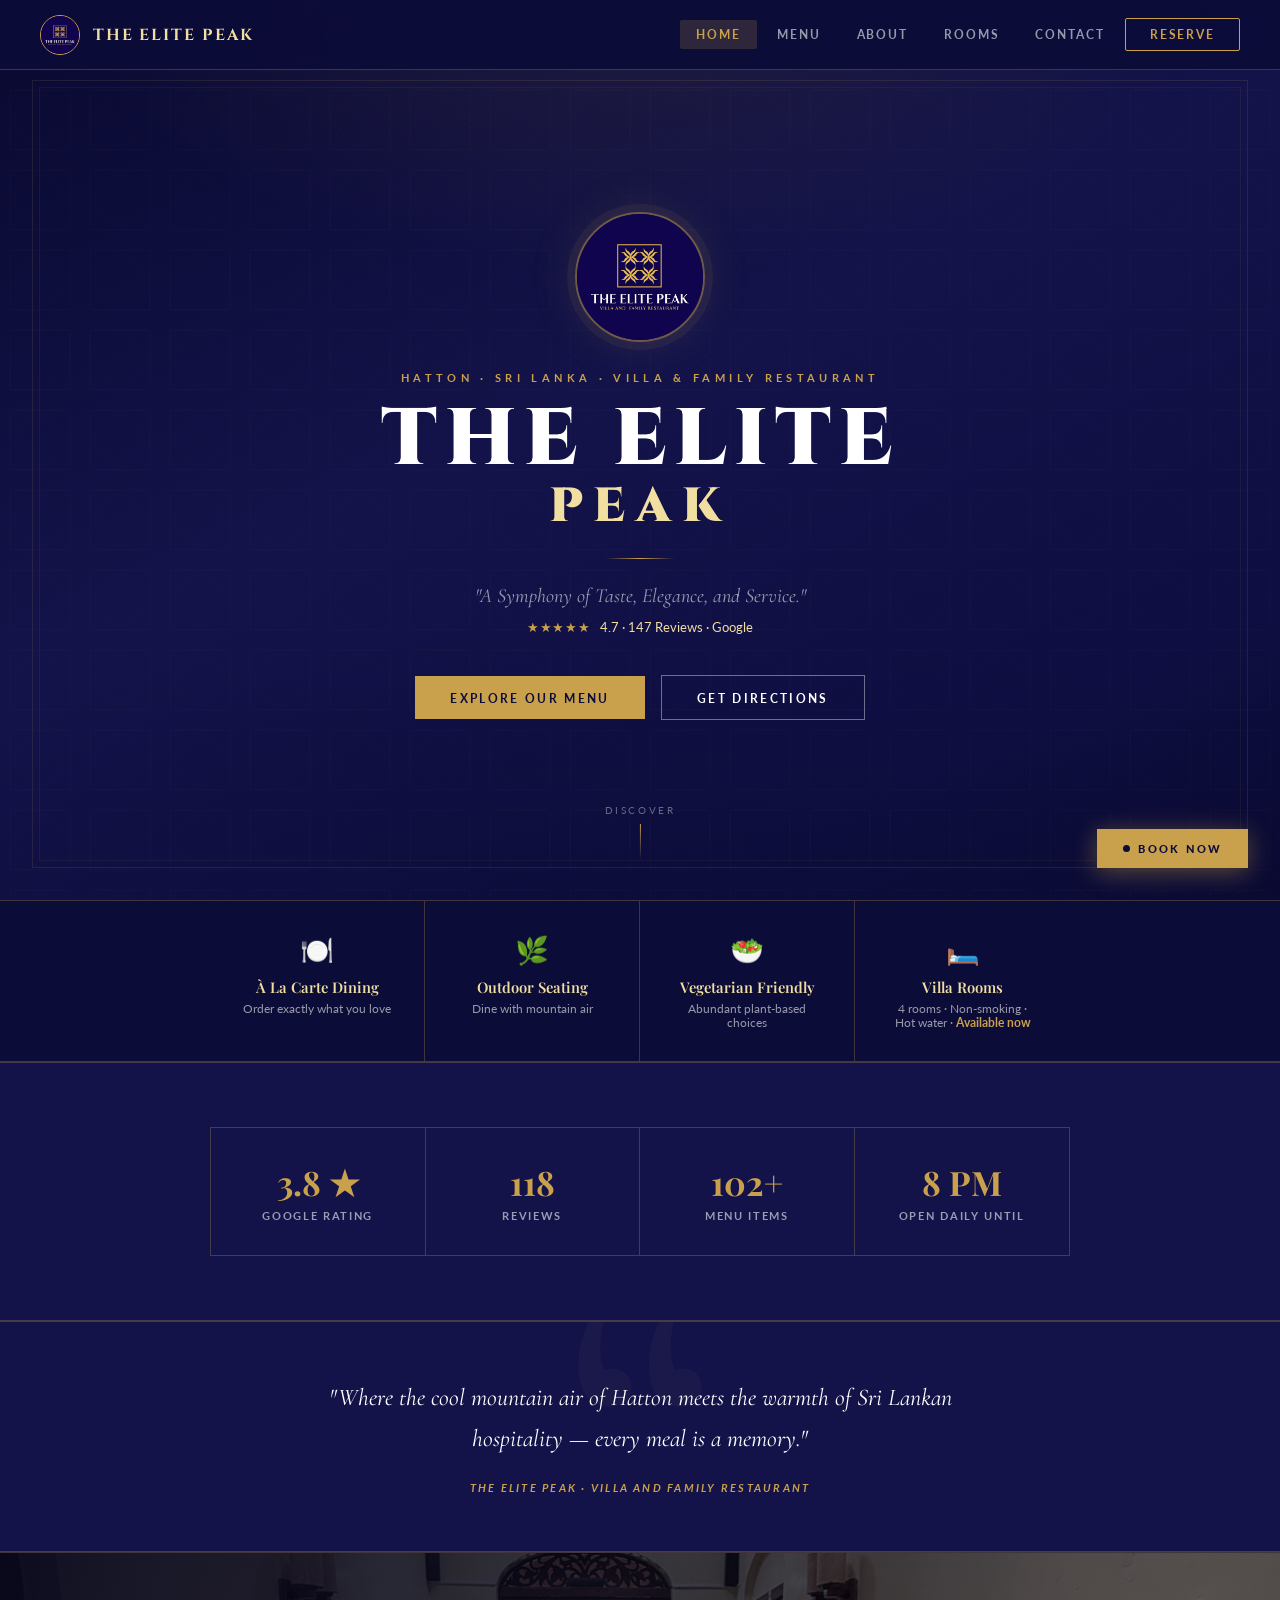
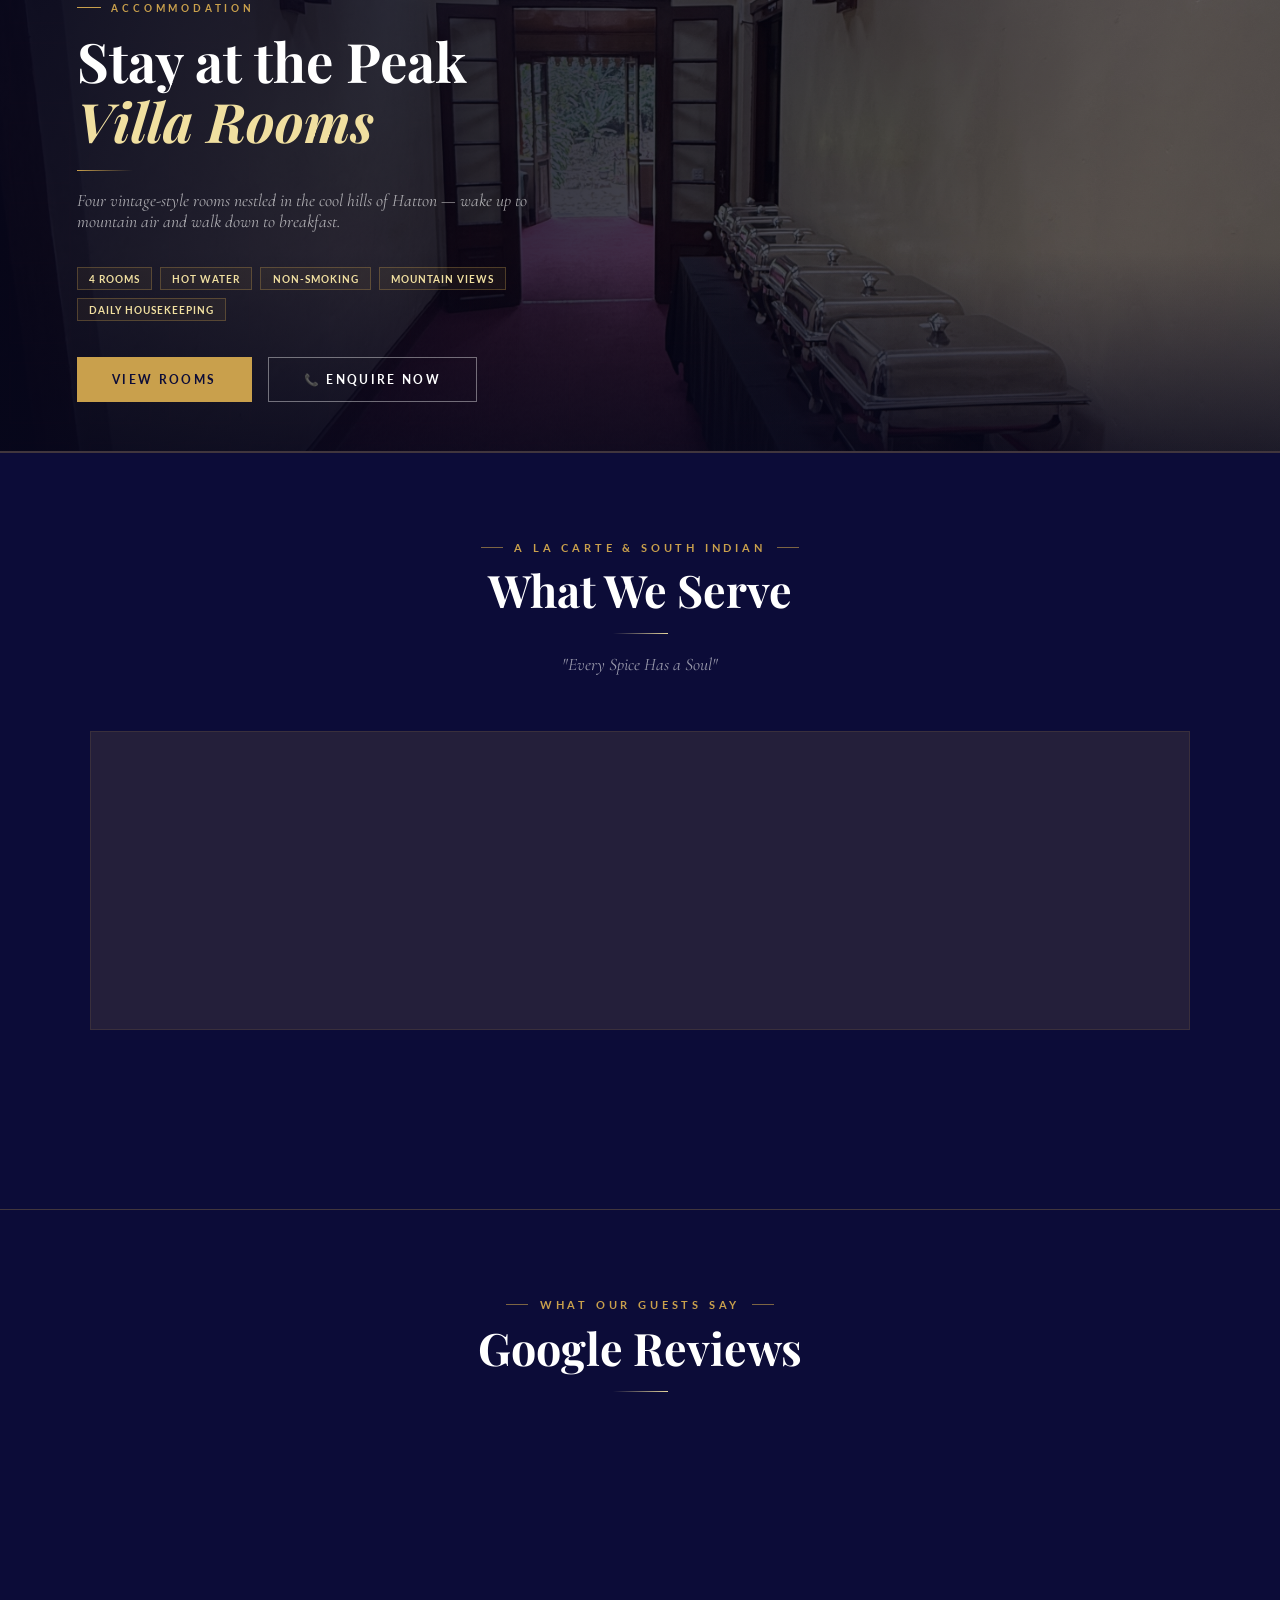
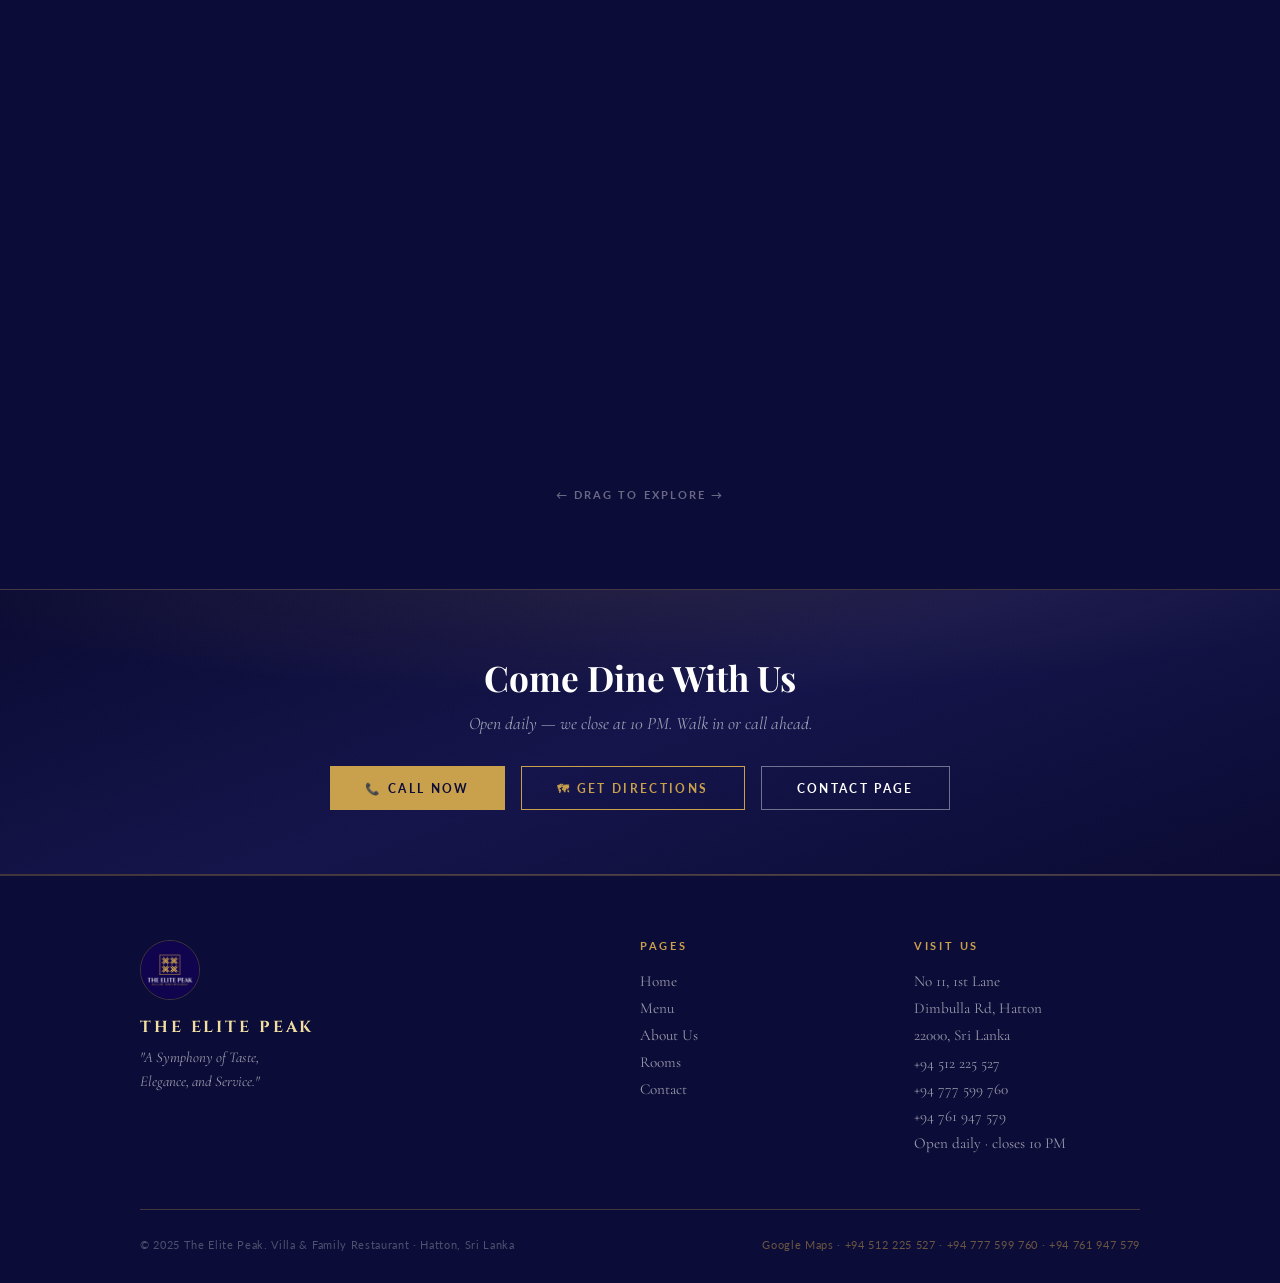
==== index.html @ 895c022d "initial commit" ====
<!DOCTYPE html>
<html lang="en">
<head>
  <meta charset="UTF-8" />
  <meta name="viewport" content="width=device-width, initial-scale=1.0" />
  <title>The Elite Peak — Villa & Family Restaurant | Hatton, Sri Lanka</title>
  <meta name="description" content="The Elite Peak Villa and Family Restaurant — Hatton, Sri Lanka. Exquisite A la Carte dining and South Indian cuisine. Rated 4.7 ★ on Google." />
  <link rel="stylesheet" href="style.css" />
  <style>
    body { background: var(--navy-deep); }
    /* ---- HOME-SPECIFIC: Hero ---- */
    .hero {
      min-height: 100vh;
      display: flex; flex-direction: column;
      align-items: center; justify-content: center;
      text-align: center;
      padding: 6rem 2rem 4rem;
      position: relative; overflow: hidden;
    }
    .hero-bg {
      position: absolute; inset: 0;
      background:
        radial-gradient(ellipse 80% 55% at 50% 0%,  rgba(201,160,76,0.09) 0%, transparent 55%),
        radial-gradient(ellipse 100% 45% at 50% 100%, rgba(12,12,56,0.7) 0%, transparent 65%),
        linear-gradient(155deg, #090930 0%, #13134a 45%, #0e0e42 80%, #090930 100%);
    }
    /* Subtle repeating geometric from logo inspiration */
    .hero-bg::after {
      content: '';
      position: absolute; inset: 0;
      opacity: 0.055;
      background-image: url("data:image/svg+xml,%3Csvg xmlns='http://www.w3.org/2000/svg' width='80' height='80'%3E%3Crect x='10' y='10' width='60' height='60' fill='none' stroke='%23c9a04c' stroke-width='0.6'/%3E%3Cpath d='M40 10 L70 40 L40 70 L10 40 Z' fill='none' stroke='%23c9a04c' stroke-width='0.5'/%3E%3C/svg%3E");
      background-size: 80px 80px;
    }
    /* Decorative border frame */
    .hero-frame {
      position: absolute;
      top: 80px; left: 2rem; right: 2rem; bottom: 2rem;
      border: 1px solid rgba(201,160,76,0.12);
      pointer-events: none;
    }
    .hero-frame::before {
      content: '';
      position: absolute;
      top: 6px; left: 6px; right: 6px; bottom: 6px;
      border: 1px solid rgba(201,160,76,0.07);
    }
    .hero-content { position: relative; z-index: 2; max-width: 760px; }

    .hero-logo {
      width: 130px; height: 130px; border-radius: 50%;
      border: 2px solid rgba(201,160,76,0.5);
      box-shadow: 0 0 0 8px rgba(201,160,76,0.07), 0 0 50px rgba(201,160,76,0.14);
      overflow: hidden; margin: 0 auto 1.8rem;
      opacity: 0; animation: fadeUp 0.9s ease forwards 0.2s;
    }
    .hero-logo img { width: 100%; height: 100%; object-fit: cover; }

    .hero-eyebrow {
      font-size: 0.68rem; font-weight: 700;
      letter-spacing: 0.4em; text-transform: uppercase;
      color: var(--gold);
      opacity: 0; animation: fadeUp 0.9s ease forwards 0.38s;
      margin-bottom: 0.9rem;
    }
    .hero-title {
      font-family: 'Cinzel', serif;
      font-size: clamp(2.4rem, 7vw, 5rem);
      font-weight: 900; line-height: 1.05;
      color: var(--white);
      letter-spacing: 0.1em;
      text-transform: uppercase;
      opacity: 0; animation: fadeUp 0.9s ease forwards 0.52s;
    }
    .hero-title em {
      font-style: normal; color: var(--gold-pale);
      display: block; font-size: 0.6em;
      letter-spacing: 0.22em;
    }
    .hero-rule {
      width: 70px; height: 1px;
      background: linear-gradient(90deg, transparent, var(--gold), transparent);
      margin: 1.6rem auto;
      opacity: 0; animation: fadeIn 1s ease forwards 0.7s;
    }
    .hero-tagline {
      font-family: 'Cormorant Garamond', serif;
      font-size: clamp(1rem, 2.5vw, 1.25rem);
      font-style: italic; color: var(--text-muted);
      margin-bottom: 0.5rem;
      opacity: 0; animation: fadeUp 0.9s ease forwards 0.82s;
    }
    .hero-rating {
      display: inline-flex; align-items: center; gap: 0.6rem;
      font-size: 0.8rem; color: var(--gold-pale);
      margin-bottom: 2.5rem;
      opacity: 0; animation: fadeUp 0.9s ease forwards 0.95s;
    }
    .hero-rating .stars { color: var(--gold); letter-spacing: 0.05em; }
    .hero-actions {
      display: flex; align-items: center; justify-content: center;
      gap: 1rem; flex-wrap: wrap;
      opacity: 0; animation: fadeUp 0.9s ease forwards 1.1s;
    }

    .hero-scroll {
      position: absolute; bottom: 2.5rem; left: 50%; transform: translateX(-50%);
      z-index: 3; display: flex; flex-direction: column; align-items: center; gap: 0.5rem;
      opacity: 0; animation: fadeIn 1s ease forwards 1.5s;
    }
    .hero-scroll span { font-size: 0.63rem; letter-spacing: 0.25em; text-transform: uppercase; color: var(--text-muted2); }
    .scroll-line { width: 1px; height: 36px; background: linear-gradient(to bottom, var(--gold), transparent); animation: scrollPulse 2.2s ease infinite; }

    /* ---- Menu Preview section ---- */
    .menu-preview {
      background: var(--navy-mid);
      border-top: 1px solid var(--border-gold);
      border-bottom: 1px solid var(--border-gold);
    }
    .preview-grid {
      max-width: 1100px; margin: 0 auto;
      display: grid; grid-template-columns: repeat(auto-fill, minmax(220px, 1fr));
      gap: 1px;
      background: rgba(201,160,76,0.12);
      border: 1px solid rgba(201,160,76,0.12);
    }
    .preview-card {
      background: rgba(12,12,56,0.7);
      padding: 1.75rem 1.4rem;
      cursor: pointer;
      transition: background var(--transition), transform var(--transition);
      position: relative; overflow: hidden;
      display: block;
    }
    .preview-card::before {
      content: '';
      position: absolute; top: 0; left: 0; right: 0;
      height: 2px; background: var(--gold);
      transform: scaleX(0); transform-origin: left;
      transition: transform var(--transition);
    }
    .preview-card:hover { background: rgba(19,19,74,0.95); transform: translateY(-2px); }
    .preview-card:hover::before { transform: scaleX(1); }
    .preview-card-icon { font-size: 1.9rem; margin-bottom: 0.85rem; }
    .preview-card-title {
      font-family: 'Playfair Display', serif;
      font-size: 1rem; font-weight: 600;
      color: var(--white); margin-bottom: 0.4rem;
    }
    .preview-card-count {
      font-size: 0.7rem; font-weight: 700;
      letter-spacing: 0.12em; text-transform: uppercase;
      color: var(--gold);
    }

    .view-all-wrap { text-align: center; margin-top: 3rem; }

    /* ---- Villa Teaser ---- */
    .villa-teaser {
      position: relative; height: 500px; overflow: hidden;
      border-top: 1px solid var(--border-gold);
      border-bottom: 1px solid var(--border-gold);
    }
    .villa-teaser-bg { position: absolute; inset: 0; }
    .villa-teaser-bg img {
      width: 100%; height: 100%; object-fit: cover;
      filter: brightness(0.45) saturate(0.85);
      transform: scale(1.03);
      transition: transform 12s ease;
    }
    .villa-teaser:hover .villa-teaser-bg img { transform: scale(1.0); }
    .villa-teaser-overlay {
      position: absolute; inset: 0;
      background:
        linear-gradient(105deg, rgba(7,7,28,0.90) 0%, rgba(7,7,28,0.42) 55%, rgba(7,7,28,0.1) 85%),
        linear-gradient(to top, rgba(7,7,28,0.7) 0%, transparent 40%);
    }
    .villa-teaser-overlay::after {
      content: '';
      position: absolute; inset: 0;
      background-image: url("data:image/svg+xml,%3Csvg xmlns='http://www.w3.org/2000/svg' width='80' height='80'%3E%3Crect x='10' y='10' width='60' height='60' fill='none' stroke='%23c9a04c' stroke-width='0.4' opacity='0.2'/%3E%3C/svg%3E");
      background-size: 80px 80px; opacity: 0.07;
    }
    .villa-teaser-content {
      position: relative; z-index: 2; height: 100%;
      display: flex; flex-direction: column; justify-content: center;
      padding: 0 6vw; max-width: 620px;
    }
    .villa-teaser-eyebrow {
      display: flex; align-items: center; gap: 0.65rem;
      font-size: 0.63rem; font-weight: 700;
      letter-spacing: 0.38em; text-transform: uppercase;
      color: var(--gold); margin-bottom: 1.1rem;
    }
    .villa-teaser-eyebrow::before { content: ''; width: 24px; height: 1px; background: var(--gold); flex-shrink: 0; }
    .villa-teaser-title {
      font-family: 'Playfair Display', serif;
      font-size: clamp(2.1rem, 5vw, 3.4rem);
      font-weight: 700; color: var(--white);
      line-height: 1.1; margin-bottom: 1.2rem;
    }
    .villa-teaser-title em { color: var(--gold-pale); font-style: italic; display: block; }
    .villa-teaser-rule {
      width: 56px; height: 1px;
      background: linear-gradient(90deg, var(--gold), transparent);
      margin-bottom: 1.2rem;
    }
    .villa-teaser-sub {
      font-family: 'Cormorant Garamond', serif;
      font-size: 1.1rem; font-style: italic;
      color: rgba(255,255,255,0.62); margin-bottom: 2.2rem;
    }
    .villa-teaser-amenities {
      display: flex; gap: 0.5rem; flex-wrap: wrap; margin-bottom: 2.2rem;
    }
    .villa-teaser-amenities span {
      padding: 0.28rem 0.7rem;
      border: 1px solid rgba(201,160,76,0.3);
      background: rgba(201,160,76,0.07);
      font-size: 0.62rem; font-weight: 700;
      letter-spacing: 0.1em; text-transform: uppercase;
      color: var(--gold-pale);
    }
    @media (max-width: 768px) {
      .villa-teaser { height: 420px; }
    }

    /* ---- Testimonial / highlight band ---- */
    .highlight-band {
      background: var(--navy-mid);
      border-top: 1px solid var(--border-gold);
      border-bottom: 1px solid var(--border-gold);
      padding: 3.5rem 2rem;
      text-align: center;
    }
    .highlight-band blockquote {
      font-family: 'Cormorant Garamond', serif;
      font-size: clamp(1.1rem, 2.5vw, 1.5rem);
      font-style: italic; color: var(--white);
      max-width: 700px; margin: 0 auto 1rem;
      line-height: 1.7;
    }
    .highlight-band cite {
      font-size: 0.7rem; font-weight: 700;
      letter-spacing: 0.2em; text-transform: uppercase;
      color: var(--gold);
    }
  </style>
</head>
<body>

  <!-- NAV -->
  <nav class="nav" id="mainNav">
    <a href="index.html" class="nav-brand">
      <img src="resources/elitepeak_icon.jpg" alt="The Elite Peak" class="nav-logo" />
      <span class="nav-name">The Elite Peak</span>
    </a>
    <ul class="nav-links">
      <li><a href="index.html" class="active">Home</a></li>
      <li><a href="menu.html">Menu</a></li>
      <li><a href="about.html">About</a></li>
      <li><a href="rooms.html">Rooms</a></li>
      <li><a href="contact.html">Contact</a></li>
      <li><a href="tel:+94512225527" class="nav-cta">Reserve</a></li>
    </ul>
    <button class="hamburger" id="hamburgerBtn" aria-label="Open menu">
      <span></span><span></span><span></span>
    </button>
  </nav>

  <!-- Mobile drawer -->
  <div class="nav-overlay" id="navOverlay"></div>
  <div class="nav-drawer" id="navDrawer">
    <button class="drawer-close" id="drawerClose">✕</button>
    <ul>
      <li><a href="index.html" class="drawer-link active">Home</a></li>
      <li><a href="menu.html" class="drawer-link">Menu</a></li>
      <li><a href="about.html" class="drawer-link">About</a></li>
      <li><a href="rooms.html" class="drawer-link">Rooms</a></li>
      <li><a href="contact.html" class="drawer-link">Contact</a></li>
      <li><a href="tel:+94512225527" class="drawer-link">📞 +94 512 225 527</a></li>
      <li><a href="tel:+94777599760" class="drawer-link">📱 +94 777 599 760</a></li>
      <li><a href="tel:+94761947579" class="drawer-link">📱 +94 761 947 579</a></li>
    </ul>
  </div>

  <!-- HERO -->
  <section class="hero" id="hero">
    <div class="hero-bg"></div>
    <div class="hero-frame"></div>
    <div class="hero-content">
      <div class="hero-logo"><img src="resources/elitepeak_icon.jpg" alt="The Elite Peak Logo" /></div>
      <p class="hero-eyebrow">Hatton · Sri Lanka · Villa &amp; Family Restaurant</p>
      <h1 class="hero-title">The Elite<em>Peak</em></h1>
      <div class="hero-rule"></div>
      <p class="hero-tagline">"A Symphony of Taste, Elegance, and Service."</p>
      <div class="hero-rating">
        <span class="stars">★★★★★</span>
        <span>4.7 · 147 Reviews · Google</span>
      </div>
      <div class="hero-actions">
        <a href="menu.html" class="btn btn-gold">Explore Our Menu</a>
        <a href="contact.html" class="btn btn-outline-white">Get Directions</a>
      </div>
    </div>
    <div class="hero-scroll">
      <span>Discover</span>
      <div class="scroll-line"></div>
    </div>
  </section>

  <!-- FEATURES STRIP -->
  <div class="features-strip">
    <div class="features-grid" style="grid-template-columns:repeat(4,1fr)">
      <div class="feature-item">
        <span class="feature-icon">🍽️</span>
        <p class="feature-title">À La Carte Dining</p>
        <p class="feature-desc">Order exactly what you love</p>
      </div>
      <div class="feature-item">
        <span class="feature-icon">🌿</span>
        <p class="feature-title">Outdoor Seating</p>
        <p class="feature-desc">Dine with mountain air</p>
      </div>
      <div class="feature-item">
        <span class="feature-icon">🥗</span>
        <p class="feature-title">Vegetarian Friendly</p>
        <p class="feature-desc">Abundant plant-based choices</p>
      </div>
      <div class="feature-item" style="border-right:none">
        <span class="feature-icon">🛏️</span>
        <p class="feature-title"><a href="rooms.html" style="color:inherit">Villa Rooms</a></p>
        <p class="feature-desc">4 rooms · Non-smoking · Hot water · <a href="rooms.html" style="color:var(--gold); font-weight:700">Available now</a></p>
      </div>
    </div>
  </div>

  <!-- STATS -->
  <section class="section" style="background:var(--navy-mid); padding:4rem 2rem; border-top:1px solid var(--border-gold); border-bottom:1px solid var(--border-gold);">
    <div class="stats-row reveal">
      <div class="stat-item">
        <span class="stat-number">4.7 ★</span>
        <span class="stat-label">Google Rating</span>
      </div>
      <div class="stat-item">
        <span class="stat-number">147</span>
        <span class="stat-label">Reviews</span>
      </div>
      <div class="stat-item">
        <span class="stat-number">128+</span>
        <span class="stat-label">Menu Items</span>
      </div>
      <div class="stat-item">
        <span class="stat-number">10 PM</span>
        <span class="stat-label">Open Daily Until</span>
      </div>
    </div>
  </section>

  <!-- QUOTE BAND -->
  <div class="highlight-band">
    <blockquote>"Where the cool mountain air of Hatton meets the warmth of Sri Lankan hospitality — every meal is a memory."</blockquote>
    <cite>The Elite Peak · Villa and Family Restaurant</cite>
  </div>

  <!-- VILLA TEASER -->
  <section class="villa-teaser">
    <div class="villa-teaser-bg">
      <img src="resources/lobby/IMG_7108.JPG" alt="The Elite Peak Villa Lobby" loading="lazy" />
      <div class="villa-teaser-overlay"></div>
    </div>
    <div class="villa-teaser-content reveal">
      <p class="villa-teaser-eyebrow">Accommodation</p>
      <h2 class="villa-teaser-title">Stay at the Peak<em>Villa Rooms</em></h2>
      <div class="villa-teaser-rule"></div>
      <p class="villa-teaser-sub">Four vintage-style rooms nestled in the cool hills of Hatton — wake up to mountain air and walk down to breakfast.</p>
      <div class="villa-teaser-amenities">
        <span>4 Rooms</span>
        <span>Hot Water</span>
        <span>Non-Smoking</span>
        <span>Mountain Views</span>
        <span>Daily Housekeeping</span>
      </div>
      <div style="display:flex;gap:1rem;flex-wrap:wrap">
        <a href="rooms.html" class="btn btn-gold">View Rooms</a>
        <a href="tel:+94512225527" class="btn btn-outline-white">📞 Enquire Now</a>
      </div>
    </div>
  </section>

  <!-- MENU PREVIEW -->
  <section class="section menu-preview" style="background:var(--navy-deep)">
    <div class="section-header">
      <p class="section-eyebrow">A La Carte &amp; South Indian</p>
      <h2 class="section-title section-title-light">What We Serve</h2>
      <div class="section-rule"></div>
      <p class="section-sub section-sub-light">"Every Spice Has a Soul"</p>
    </div>
    <div class="preview-grid reveal-stagger">
      <a href="menu.html?cat=soup" class="preview-card reveal">
        <div class="preview-card-icon">🍲</div>
        <p class="preview-card-title">Soups &amp; Noodles</p>
        <p class="preview-card-count">9 items</p>
      </a>
      <a href="menu.html?cat=fried-rice" class="preview-card reveal">
        <div class="preview-card-icon">🍚</div>
        <p class="preview-card-title">Fried Rice</p>
        <p class="preview-card-count">Regular · Medium · Large</p>
      </a>
      <a href="menu.html?cat=kottu" class="preview-card reveal">
        <div class="preview-card-icon">🫓</div>
        <p class="preview-card-title">Kottu Rotti</p>
        <p class="preview-card-count">Normal &amp; With Cheese</p>
      </a>
      <a href="menu.html?cat=biryani" class="preview-card reveal">
        <div class="preview-card-icon">🫕</div>
        <p class="preview-card-title">Biryani</p>
        <p class="preview-card-count">Incl. Sawaan for 5</p>
      </a>
      <a href="menu.html?cat=special" class="preview-card reveal">
        <div class="preview-card-icon">👨‍🍳</div>
        <p class="preview-card-title">Chef's Special</p>
        <p class="preview-card-count">Kili · Dum · Paal Parotta</p>
      </a>
      <a href="menu.html?cat=south-indian" class="preview-card reveal">
        <div class="preview-card-icon">🫙</div>
        <p class="preview-card-title">South Indian</p>
        <p class="preview-card-count">Naan · Kurma · Paratha</p>
      </a>
      <a href="menu.html?cat=juice" class="preview-card reveal">
        <div class="preview-card-icon">🥤</div>
        <p class="preview-card-title">Juice &amp; Drinks</p>
        <p class="preview-card-count">Fresh juices &amp; milkshakes</p>
      </a>
      <a href="menu.html?cat=desserts" class="preview-card reveal">
        <div class="preview-card-icon">🍨</div>
        <p class="preview-card-title">Desserts</p>
        <p class="preview-card-count">Ice cream &amp; fruit salad</p>
      </a>
    </div>
    <div class="view-all-wrap reveal">
      <a href="menu.html" class="btn btn-gold">View Full Menu</a>
    </div>
  </section>

  <!-- LIVE REVIEWS -->
  <section class="reviews-section" id="reviews">
    <div class="section-header">
      <p class="section-eyebrow">What Our Guests Say</p>
      <h2 class="section-title section-title-light">Google Reviews</h2>
      <div class="section-rule"></div>
    </div>

    <!-- Rating summary -->
    <div class="rv-summary reveal">
      <div class="rv-score-block">
        <span class="rv-score-number" data-live-rating>4.7</span>
        <div class="rv-score-stars" data-live-stars>
          <span class="rv-star rv-star-full">★</span>
          <span class="rv-star rv-star-full">★</span>
          <span class="rv-star rv-star-full">★</span>
          <span class="rv-star rv-star-full">★</span>
          <span class="rv-star rv-star-half">★</span>
        </div>
        <span class="rv-score-label">out of 5</span>
      </div>
      <div class="rv-divider"></div>
      <div class="rv-meta">
        <div class="rv-meta-count">Based on <span data-live-count>147</span> reviews</div>
        <p class="rv-meta-sub">Verified reviews from Google · Updated automatically</p>
        <a href="https://share.google/OejDSe92kYvIMkp5R" target="_blank" rel="noopener" class="rv-google-badge">
          <svg viewBox="0 0 24 24" width="14" height="14"><path d="M22.56 12.25c0-.78-.07-1.53-.2-2.25H12v4.26h5.92c-.26 1.37-1.04 2.53-2.21 3.31v2.77h3.57c2.08-1.92 3.28-4.74 3.28-8.09z" fill="#4285F4"/><path d="M12 23c2.97 0 5.46-.98 7.28-2.66l-3.57-2.77c-.98.66-2.23 1.06-3.71 1.06-2.86 0-5.29-1.93-6.16-4.53H2.18v2.84C3.99 20.53 7.7 23 12 23z" fill="#34A853"/><path d="M5.84 14.09c-.22-.66-.35-1.36-.35-2.09s.13-1.43.35-2.09V7.07H2.18C1.43 8.55 1 10.22 1 12s.43 3.45 1.18 4.93l2.85-2.22.81-.62z" fill="#FBBC05"/><path d="M12 5.38c1.62 0 3.06.56 4.21 1.64l3.15-3.15C17.45 2.09 14.97 1 12 1 7.7 1 3.47 3.47 2.18 7.07l3.66 2.84c.87-2.6 3.3-4.53 6.16-4.53z" fill="#EA4335"/></svg>
          View All on Google
        </a>
      </div>
    </div>

    <!-- Review cards carousel -->
    <div class="rv-carousel-wrap reveal">
      <!-- Skeleton shown while loading -->
      <div class="rv-loading" id="rvSkeleton">
        <div class="rv-skeleton"></div>
        <div class="rv-skeleton"></div>
        <div class="rv-skeleton"></div>
        <div class="rv-skeleton"></div>
      </div>
      <!-- Injected by reviews.js -->
      <div data-reviews-container></div>
    </div>
    <p class="rv-scroll-hint" style="margin-top:1.5rem">← Drag to explore →</p>
  </section>

  <!-- CTA BAND -->
  <div class="cta-band">
    <h3>Come Dine With Us</h3>
    <p>Open daily — we close at 10 PM. Walk in or call ahead.</p>
    <div class="btn-group">
      <a href="tel:+94512225527" class="btn btn-gold">📞 Call Now</a>
      <a href="https://share.google/OejDSe92kYvIMkp5R" target="_blank" rel="noopener" class="btn btn-outline-gold">🗺 Get Directions</a>
      <a href="contact.html" class="btn btn-outline-white">Contact Page</a>
    </div>
  </div>

  <!-- FOOTER -->
  <footer class="footer">
    <div class="footer-inner">
      <div>
        <div class="footer-logo"><img src="resources/elitepeak_icon.jpg" alt="The Elite Peak" /></div>
        <div class="footer-name">THE ELITE PEAK</div>
        <p class="footer-tagline">"A Symphony of Taste,<br>Elegance, and Service."</p>
      </div>
      <div class="footer-col">
        <h4>Pages</h4>
        <ul>
          <li><a href="index.html">Home</a></li>
          <li><a href="menu.html">Menu</a></li>
          <li><a href="about.html">About Us</a></li>
          <li><a href="rooms.html">Rooms</a></li>
          <li><a href="contact.html">Contact</a></li>
        </ul>
      </div>
      <div class="footer-col">
        <h4>Visit Us</h4>
        <ul>
          <li>No 11, 1st Lane</li>
          <li>Dimbulla Rd, Hatton</li>
          <li>22000, Sri Lanka</li>
          <li style="margin-top:0.6rem"><a href="tel:+94512225527">+94 512 225 527</a></li>
          <li><a href="tel:+94777599760">+94 777 599 760</a></li>
          <li><a href="tel:+94761947579">+94 761 947 579</a></li>
          <li>Open daily · closes 10 PM</li>
        </ul>
      </div>
    </div>
    <div class="footer-bottom">
      <p>© 2025 The Elite Peak. Villa &amp; Family Restaurant · Hatton, Sri Lanka</p>
      <p><a href="https://share.google/OejDSe92kYvIMkp5R" target="_blank" rel="noopener">Google Maps</a> · <a href="tel:+94512225527">+94 512 225 527</a> · <a href="tel:+94777599760">+94 777 599 760</a> · <a href="tel:+94761947579">+94 761 947 579</a></p>
    </div>
  </footer>

  <script src="nav.js"></script>
  <script src="reviews.js"></script>
  <script>
    /* Count-up animation for stats */
    document.addEventListener('DOMContentLoaded', function () {
      var statEls = document.querySelectorAll('.stat-number');
      var statRO = new IntersectionObserver(function (entries) {
        entries.forEach(function (e) {
          if (!e.isIntersecting) return;
          statRO.unobserve(e.target);
          var el = e.target;
          var originalText = el.textContent.trim();
          var match = originalText.match(/^([\d.]+)/);
          if (!match) return;
          var target = parseFloat(match[1]);
          var suffix = originalText.slice(match[1].length);
          var isDecimal = match[1].indexOf('.') !== -1;
          var duration = 1500;
          var startTime = null;
          var startVal = target * 0.3;
          function step(ts) {
            if (!startTime) startTime = ts;
            var elapsed = Math.min(ts - startTime, duration);
            var progress = 1 - Math.pow(1 - elapsed / duration, 3);
            var current = startVal + (target - startVal) * progress;
            el.textContent = (isDecimal ? current.toFixed(1) : Math.floor(current)) + suffix;
            if (elapsed < duration) { requestAnimationFrame(step); }
            else { el.textContent = originalText; }
          }
          requestAnimationFrame(step);
        });
      }, { threshold: 0.6 });
      statEls.forEach(function (el) { statRO.observe(el); });
    });
  </script>
  <script>
    /* Hide skeleton once reviews are rendered */
    const _origRender = window.renderReviews;
    document.addEventListener('DOMContentLoaded', () => {
      const skeleton = document.getElementById('rvSkeleton');
      const observer = new MutationObserver(() => {
        const container = document.querySelector('[data-reviews-container]');
        if (container && container.children.length > 0) {
          if (skeleton) skeleton.style.display = 'none';
        }
      });
      const container = document.querySelector('[data-reviews-container]');
      if (container) observer.observe(container, { childList: true });
    });
  </script>
</body>
</html>
---- style.css ----
/* ============================================================
   THE ELITE PEAK — Shared Stylesheet
   Colors extracted from logo: deep royal navy + warm gold
============================================================ */

@import url('https://fonts.googleapis.com/css2?family=Cinzel:wght@400;600;700;900&family=Playfair+Display:ital,wght@0,400;0,500;0,600;0,700;0,900;1,400;1,700&family=Cormorant+Garamond:ital,wght@0,300;0,400;0,500;0,600;1,300;1,400&family=Lato:wght@300;400;700;900&display=swap');

/* ---- Variables ---- */
:root {
  --navy-deep:   #0c0c38;
  --navy-mid:    #13134a;
  --navy-light:  #1e1e6e;
  --navy-hover:  #252590;
  --gold:        #c9a04c;
  --gold-light:  #ddb85c;
  --gold-pale:   #f0dfa0;
  --gold-dim:    rgba(201,160,76,0.18);
  --white:       #ffffff;
  --off-white:   #f8f5ef;
  --cream:       #f2ede3;
  --text-dark:   #0e0e3a;
  --text-body:   #2a2a5a;
  --text-muted:  rgba(255,255,255,0.58);
  --text-muted2: rgba(255,255,255,0.38);
  --border-gold: rgba(201,160,76,0.28);
  --border-navy: rgba(19,19,74,0.14);
  --shadow-gold: 0 8px 32px rgba(201,160,76,0.18);
  --shadow-navy: 0 8px 40px rgba(12,12,56,0.28);
  --transition:  0.32s cubic-bezier(0.4,0,0.2,1);
}

/* ---- Reset ---- */
*, *::before, *::after { box-sizing: border-box; margin: 0; padding: 0; }
html { scroll-behavior: smooth; font-size: 16px; }
body {
  font-family: 'Lato', sans-serif;
  background: var(--off-white);
  color: var(--text-body);
  overflow-x: hidden;
}
img { max-width: 100%; display: block; }
a { text-decoration: none; color: inherit; }

/* ---- Scrollbar ---- */
::-webkit-scrollbar { width: 5px; }
::-webkit-scrollbar-track { background: var(--navy-deep); }
::-webkit-scrollbar-thumb { background: var(--gold); border-radius: 3px; }

/* ============================================================
   NAVIGATION
============================================================ */
.nav {
  position: fixed; top: 0; left: 0; right: 0; z-index: 900;
  height: 70px;
  display: flex; align-items: center; justify-content: space-between;
  padding: 0 2.5rem;
  background: rgba(12,12,56,0.94);
  backdrop-filter: blur(16px) saturate(1.6);
  border-bottom: 1px solid var(--border-gold);
  transition: var(--transition);
}
.nav.scrolled { background: rgba(12,12,48,0.99); height: 60px; }

.nav-brand { display: flex; align-items: center; gap: 0.8rem; cursor: pointer; }
.nav-logo {
  width: 40px; height: 40px; border-radius: 50%;
  border: 1.5px solid var(--gold);
  object-fit: cover;
  transition: var(--transition);
}
.nav.scrolled .nav-logo { width: 34px; height: 34px; }
.nav-name {
  font-family: 'Cinzel', serif;
  font-size: 1rem; font-weight: 700;
  color: var(--gold-pale);
  letter-spacing: 0.12em;
  text-transform: uppercase;
}

.nav-links { display: flex; align-items: center; gap: 0.25rem; list-style: none; }
.nav-links li a {
  display: inline-block;
  padding: 0.45rem 1rem;
  font-family: 'Lato', sans-serif;
  font-size: 0.74rem; font-weight: 700;
  letter-spacing: 0.16em; text-transform: uppercase;
  color: var(--text-muted);
  border-radius: 2px;
  transition: color var(--transition), background var(--transition);
}
.nav-links li a:hover { color: var(--gold-pale); }
.nav-links li a.active {
  color: var(--gold);
  background: var(--gold-dim);
}
.nav-cta {
  padding: 0.5rem 1.5rem !important;
  border: 1px solid var(--gold) !important;
  color: var(--gold) !important;
  border-radius: 2px !important;
}
.nav-cta:hover {
  background: var(--gold) !important;
  color: var(--navy-deep) !important;
}

/* hamburger */
.hamburger {
  display: none; flex-direction: column; gap: 5px;
  cursor: pointer; padding: 4px; background: none; border: none;
}
.hamburger span {
  width: 22px; height: 2px;
  background: var(--gold-light); border-radius: 2px;
  transition: var(--transition);
}
.nav-overlay {
  position: fixed; inset: 0; z-index: 910;
  background: rgba(0,0,0,0.65);
  opacity: 0; pointer-events: none;
  transition: opacity 0.35s;
}
.nav-overlay.open { opacity: 1; pointer-events: all; }
.nav-drawer {
  position: fixed; top: 0; right: 0; bottom: 0;
  width: 270px; z-index: 920;
  background: var(--navy-deep);
  border-left: 1px solid var(--border-gold);
  padding: 5rem 2rem 2rem;
  transform: translateX(100%);
  transition: transform 0.38s cubic-bezier(0.4,0,0.2,1);
}
.nav-drawer.open { transform: translateX(0); }
.nav-drawer ul { list-style: none; }
.nav-drawer ul li {
  border-bottom: 1px solid var(--border-gold);
  padding: 0.9rem 0;
}
.nav-drawer ul li a {
  font-family: 'Lato', sans-serif;
  font-size: 0.82rem; font-weight: 700;
  letter-spacing: 0.15em; text-transform: uppercase;
  color: var(--text-muted);
  transition: color var(--transition);
}
.nav-drawer ul li a:hover,
.nav-drawer ul li a.active { color: var(--gold-pale); }
.drawer-close {
  position: absolute; top: 1.4rem; right: 1.4rem;
  background: none; border: none;
  font-size: 1.4rem; color: var(--text-muted);
  cursor: pointer; line-height: 1;
}

/* ============================================================
   PAGE BANNER (inner pages — not hero)
============================================================ */
.page-banner {
  background: var(--navy-mid);
  padding: 8rem 2rem 4rem;
  text-align: center;
  position: relative;
  overflow: hidden;
  border-bottom: 1px solid var(--border-gold);
}
.page-banner-bg {
  position: absolute; inset: 0;
  background:
    radial-gradient(ellipse 70% 60% at 50% 0%, rgba(201,160,76,0.07) 0%, transparent 60%),
    url("data:image/svg+xml,%3Csvg xmlns='http://www.w3.org/2000/svg' width='60' height='60'%3E%3Cpath d='M30 5 C22 14 12 18 6 28 C12 38 22 42 30 55 C38 42 48 38 54 28 C48 18 38 14 30 5Z' fill='none' stroke='%23c9a04c' stroke-width='0.5' opacity='0.25'/%3E%3C/svg%3E") repeat;
}
.page-banner-content { position: relative; z-index: 2; }
.page-banner-eyebrow {
  font-size: 0.68rem; font-weight: 700;
  letter-spacing: 0.35em; text-transform: uppercase;
  color: var(--gold);
  margin-bottom: 0.75rem;
}
.page-banner-title {
  font-family: 'Playfair Display', serif;
  font-size: clamp(2rem, 5vw, 3.2rem);
  font-weight: 700; color: var(--white);
  line-height: 1.1;
}
.page-banner-rule {
  width: 50px; height: 1px;
  background: linear-gradient(90deg, transparent, var(--gold), transparent);
  margin: 1.25rem auto;
}
.page-banner-sub {
  font-family: 'Cormorant Garamond', serif;
  font-size: 1.1rem; font-style: italic;
  color: var(--text-muted);
}

/* ============================================================
   BUTTONS
============================================================ */
.btn {
  display: inline-flex; align-items: center; gap: 0.45rem;
  padding: 0.9rem 2.2rem;
  font-family: 'Lato', sans-serif;
  font-size: 0.73rem; font-weight: 700;
  letter-spacing: 0.2em; text-transform: uppercase;
  cursor: pointer; border: none;
  transition: var(--transition);
}
.btn-gold {
  background: var(--gold);
  color: var(--navy-deep);
}
.btn-gold:hover {
  background: var(--gold-light);
  transform: translateY(-2px);
  box-shadow: var(--shadow-gold);
}
.btn-outline-gold {
  background: transparent;
  color: var(--gold);
  border: 1px solid var(--gold);
}
.btn-outline-gold:hover {
  background: var(--gold);
  color: var(--navy-deep);
  transform: translateY(-2px);
}
.btn-outline-white {
  background: transparent;
  color: var(--white);
  border: 1px solid rgba(255,255,255,0.4);
}
.btn-outline-white:hover {
  border-color: var(--gold);
  color: var(--gold);
  transform: translateY(-2px);
}
.btn-navy {
  background: var(--navy-mid);
  color: var(--gold-pale);
  border: 1px solid var(--border-gold);
}
.btn-navy:hover {
  background: var(--navy-light);
  transform: translateY(-2px);
  box-shadow: var(--shadow-navy);
}

/* ============================================================
   SECTION WRAPPER
============================================================ */
.section { padding: 5.5rem 2rem; }
.section-header { text-align: center; margin-bottom: 3.5rem; }
.section-eyebrow {
  font-size: 0.68rem; font-weight: 700;
  letter-spacing: 0.35em; text-transform: uppercase;
  color: var(--gold);
  margin-bottom: 0.65rem;
}
.section-title {
  font-family: 'Playfair Display', serif;
  font-size: clamp(1.9rem, 4.5vw, 2.8rem);
  font-weight: 700;
  line-height: 1.15;
}
.section-title-dark { color: var(--text-dark); }
.section-title-light { color: var(--white); }
.section-rule {
  width: 55px; height: 1px;
  background: linear-gradient(90deg, transparent, var(--gold), transparent);
  margin: 1.1rem auto 1.25rem;
}
.section-sub {
  font-family: 'Cormorant Garamond', serif;
  font-size: 1.1rem; font-style: italic;
  max-width: 500px; margin: 0 auto;
}
.section-sub-dark  { color: var(--text-body); }
.section-sub-light { color: var(--text-muted); }

/* ============================================================
   FEATURES STRIP
============================================================ */
.features-strip {
  background: var(--navy-deep);
  border-top: 1px solid var(--border-gold);
  border-bottom: 1px solid var(--border-gold);
}
.features-grid {
  display: grid; grid-template-columns: repeat(3,1fr);
  max-width: 860px; margin: 0 auto;
}
.feature-item {
  padding: 2rem 2rem;
  text-align: center;
  border-right: 1px solid var(--border-gold);
}
.feature-item:last-child { border-right: none; }
.feature-icon { font-size: 1.7rem; margin-bottom: 0.65rem; display: block; }
.feature-title {
  font-family: 'Playfair Display', serif;
  font-size: 0.92rem; font-weight: 600;
  color: var(--gold-pale);
  margin-bottom: 0.25rem;
}
.feature-desc { font-size: 0.73rem; color: var(--text-muted); }

/* ============================================================
   CARD GRID (menu highlight / general)
============================================================ */
.card-grid {
  display: grid;
  grid-template-columns: repeat(auto-fill, minmax(240px, 1fr));
  gap: 1.5rem;
  max-width: 1100px; margin: 0 auto;
}
.card {
  background: var(--white);
  border: 1px solid var(--border-navy);
  padding: 1.75rem 1.5rem;
  transition: var(--transition);
  position: relative; overflow: hidden;
}
.card::before {
  content: '';
  position: absolute; top: 0; left: 0; right: 0;
  height: 3px; background: var(--gold);
  transform: scaleX(0); transform-origin: left;
  transition: transform var(--transition);
}
.card:hover { box-shadow: var(--shadow-navy); transform: translateY(-3px); }
.card:hover::before { transform: scaleX(1); }
.card-icon { font-size: 2rem; margin-bottom: 1rem; }
.card-title {
  font-family: 'Playfair Display', serif;
  font-size: 1.1rem; font-weight: 600;
  color: var(--text-dark);
  margin-bottom: 0.5rem;
}
.card-desc { font-size: 0.83rem; color: var(--text-body); line-height: 1.6; }
.card-link {
  display: inline-block; margin-top: 1rem;
  font-size: 0.7rem; font-weight: 700;
  letter-spacing: 0.15em; text-transform: uppercase;
  color: var(--gold);
}
.card-link:hover { color: var(--navy-mid); }

/* ============================================================
   STATS ROW
============================================================ */
.stats-row {
  display: grid; grid-template-columns: repeat(4,1fr);
  gap: 0; max-width: 860px; margin: 0 auto;
  border: 1px solid var(--border-gold);
}
.stat-item {
  padding: 2rem 1.5rem;
  text-align: center;
  border-right: 1px solid var(--border-gold);
}
.stat-item:last-child { border-right: none; }
.stat-number {
  font-family: 'Playfair Display', serif;
  font-size: 2.1rem; font-weight: 700;
  color: var(--gold); display: block;
}
.stat-label {
  font-size: 0.7rem; font-weight: 700;
  letter-spacing: 0.15em; text-transform: uppercase;
  color: var(--text-muted);
  margin-top: 0.35rem;
}

/* ============================================================
   CTA BAND
============================================================ */
.cta-band {
  background: var(--navy-mid);
  border-top: 1px solid var(--border-gold);
  border-bottom: 1px solid var(--border-gold);
  padding: 4rem 2rem;
  text-align: center;
}
.cta-band h3 {
  font-family: 'Playfair Display', serif;
  font-size: clamp(1.5rem, 3.5vw, 2.2rem);
  color: var(--white);
  margin-bottom: 0.75rem;
}
.cta-band p {
  font-family: 'Cormorant Garamond', serif;
  font-size: 1.1rem; font-style: italic;
  color: var(--text-muted); margin-bottom: 2rem;
}
.cta-band .btn-group {
  display: flex; align-items: center; justify-content: center;
  gap: 1rem; flex-wrap: wrap;
}

/* ============================================================
   CONTACT DETAILS
============================================================ */
.contact-page { background: var(--navy-deep); }
.contact-grid {
  max-width: 1000px; margin: 0 auto;
  display: grid; grid-template-columns: 1fr 1fr; gap: 4rem;
}
.contact-block h3 {
  font-family: 'Playfair Display', serif;
  font-size: 1.55rem; font-weight: 700;
  color: var(--off-white);
  margin-bottom: 2rem;
}
.contact-row {
  display: flex; gap: 1rem; align-items: flex-start;
  margin-bottom: 1.5rem;
}
.contact-icon {
  width: 42px; height: 42px; flex-shrink: 0;
  background: var(--navy-mid);
  border: 1px solid var(--border-gold);
  display: flex; align-items: center; justify-content: center;
  font-size: 1rem;
}
.contact-text strong {
  display: block;
  font-size: 0.68rem; font-weight: 700;
  letter-spacing: 0.2em; text-transform: uppercase;
  color: var(--gold); margin-bottom: 0.3rem;
}
.contact-text span {
  font-family: 'Cormorant Garamond', serif;
  font-size: 1.05rem; color: var(--text-muted);
  line-height: 1.5;
}
.contact-text a { color: var(--gold-light); }
.contact-text a:hover { color: var(--gold-pale); }

.map-block {
  border: 1px solid var(--border-gold);
  overflow: hidden;
}
.map-block iframe { width: 100%; height: 300px; display: block; }
.map-footer {
  background: var(--navy-mid);
  padding: 0.9rem 1.25rem;
  display: flex; justify-content: space-between; align-items: center;
}
.map-footer span { font-size: 0.72rem; color: var(--text-muted); letter-spacing: 0.1em; text-transform: uppercase; }
.map-footer a { font-size: 0.72rem; font-weight: 700; color: var(--gold); letter-spacing: 0.12em; text-transform: uppercase; }
.map-footer a:hover { color: var(--gold-light); }

.address-card {
  background: var(--navy-light);
  border: 1px solid var(--border-gold);
  padding: 1.5rem;
  margin-top: 1.5rem;
}
.address-card strong {
  display: block;
  font-size: 0.68rem; font-weight: 700;
  letter-spacing: 0.2em; text-transform: uppercase;
  color: var(--gold); margin-bottom: 1rem;
}
.hours-table { width: 100%; border-collapse: collapse; }
.hours-table td {
  font-family: 'Cormorant Garamond', serif;
  font-size: 1rem; color: var(--text-muted);
  padding: 0.3rem 0;
}
.hours-table td:last-child { text-align: right; color: var(--gold-light); }

.info-section {
  background: var(--navy-mid);
  border-top: 1px solid var(--border-gold);
}

/* ============================================================
   MENU PAGE — TABS + ITEMS
============================================================ */
.menu-tabs-outer { max-width: 1200px; margin: 0 auto 2.5rem; overflow-x: auto; scrollbar-width: none; }
.menu-tabs-outer::-webkit-scrollbar { display: none; }
.menu-tabs { display: flex; gap: 0.4rem; min-width: max-content; padding-bottom: 0.4rem; }
.mtab {
  padding: 0.55rem 1.2rem;
  font-family: 'Lato', sans-serif;
  font-size: 0.7rem; font-weight: 700;
  letter-spacing: 0.14em; text-transform: uppercase;
  color: rgba(255,255,255,0.5);
  border: 1px solid rgba(201,160,76,0.22);
  background: transparent; cursor: pointer;
  white-space: nowrap; border-radius: 2px;
  transition: var(--transition);
}
.mtab:hover { color: var(--gold-pale); border-color: var(--gold); }
.mtab.active { background: var(--gold); color: var(--navy-deep); border-color: var(--gold); }

.menu-cat { display: none; }
.menu-cat.visible { display: block; }
.menu-cat-header {
  max-width: 1200px; margin: 0 auto 1.5rem;
  padding-bottom: 0.9rem;
  border-bottom: 1px solid rgba(201,160,76,0.35);
  display: flex; align-items: baseline; gap: 1rem; flex-wrap: wrap;
}
.menu-cat-title {
  font-family: 'Playfair Display', serif;
  font-size: 1.65rem; font-weight: 700;
  color: var(--gold-pale);
}
.menu-cat-note {
  font-size: 0.74rem; font-style: italic;
  color: var(--text-muted);
}
.menu-grid {
  max-width: 1200px; margin: 0 auto;
  display: grid;
  grid-template-columns: repeat(auto-fill, minmax(260px,1fr));
  gap: 1px; background: rgba(12,12,56,0.95);
  border: 1px solid rgba(201,160,76,0.1);
}
.menu-item {
  background: rgba(12,12,56,0.95);
  padding: 1.15rem 1.4rem;
  display: flex; justify-content: space-between; align-items: flex-start; gap: 1rem;
  transition: background var(--transition);
  opacity: 0; transform: translateY(8px);
  animation: mReveal 0.45s ease forwards;
}
.menu-item:hover { background: rgba(19,19,74,0.95); }
.menu-item-name {
  font-family: 'Cormorant Garamond', serif;
  font-size: 1.02rem; color: var(--white);
  line-height: 1.4;
}
.menu-item-sub {
  font-size: 0.68rem; color: var(--text-muted);
  font-family: 'Lato', sans-serif;
  margin-top: 0.15rem; font-style: italic;
}
.menu-item-price {
  font-family: 'Playfair Display', serif;
  font-size: 0.88rem; font-weight: 600;
  color: var(--gold); white-space: nowrap; flex-shrink: 0;
}

/* table-style items */
.menu-tbl-wrap { max-width: 1200px; margin: 0 auto; overflow-x: auto; }
.menu-tbl { width: 100%; border-collapse: collapse; font-family: 'Cormorant Garamond', serif; }
.menu-tbl thead tr { border-bottom: 1px solid var(--border-gold); }
.menu-tbl thead th {
  padding: 0.7rem 1rem;
  font-family: 'Lato', sans-serif;
  font-size: 0.63rem; font-weight: 700;
  letter-spacing: 0.2em; text-transform: uppercase;
  color: var(--gold); text-align: left;
}
.menu-tbl thead th:not(:first-child) { text-align: right; }
.menu-tbl tbody tr { border-bottom: 1px solid rgba(201,160,76,0.07); transition: background var(--transition); }
.menu-tbl tbody tr:hover { background: rgba(30,30,110,0.4); }
.menu-tbl td { padding: 0.85rem 1rem; font-size: 1rem; color: var(--white); }
.menu-tbl td:not(:first-child) { text-align: right; font-family: 'Playfair Display', serif; font-size: 0.86rem; color: var(--gold); }
.menu-tbl td.dash { color: var(--text-muted2); font-size: 0.8rem; }

.menu-note {
  max-width: 1200px; margin: 2.5rem auto 0;
  padding: 1.1rem 1.4rem;
  border: 1px solid var(--border-gold);
  background: rgba(201,160,76,0.04);
  display: flex; gap: 0.9rem; align-items: center;
}
.menu-note p { font-size: 0.8rem; color: var(--text-muted); font-style: italic; line-height: 1.6; }

/* ============================================================
   ABOUT PAGE
============================================================ */
.about-grid {
  max-width: 1020px; margin: 0 auto;
  display: grid; grid-template-columns: 1fr 1fr; gap: 5rem; align-items: start;
}
.about-text h3 {
  font-family: 'Playfair Display', serif;
  font-size: 1.75rem; font-weight: 700;
  color: var(--text-dark); margin-bottom: 1.2rem;
}
.about-text p {
  font-family: 'Cormorant Garamond', serif;
  font-size: 1.08rem; line-height: 1.9;
  color: var(--text-body); margin-bottom: 1rem;
}
.about-logo {
  width: 100%; max-width: 380px; margin: 0 auto;
  aspect-ratio: 1; border-radius: 50%;
  overflow: hidden;
  border: 3px solid rgba(201,160,76,0.4);
  box-shadow: 0 20px 60px rgba(12,12,56,0.15), 0 0 0 12px rgba(201,160,76,0.06);
}
.about-logo img { width: 100%; height: 100%; object-fit: cover; }
.about-badge {
  margin-top: 1.75rem; text-align: center;
  padding: 1.25rem;
  background: var(--navy-mid);
  border: 1px solid var(--border-gold);
}
.about-badge strong {
  display: block;
  font-family: 'Playfair Display', serif;
  font-size: 1.6rem; color: var(--gold);
}
.about-badge span {
  font-size: 0.68rem; color: var(--text-muted);
  letter-spacing: 0.15em; text-transform: uppercase;
}

/* ============================================================
   LIVE REVIEWS SECTION
============================================================ */
.reviews-section { background: var(--navy-deep); padding: 5.5rem 2rem; }

/* Summary bar */
.rv-summary {
  max-width: 1100px; margin: 0 auto 3rem;
  display: flex; align-items: center; gap: 2.5rem;
  flex-wrap: wrap;
}
.rv-score-block { display: flex; flex-direction: column; align-items: center; gap: 0.3rem; }
.rv-score-number {
  font-family: 'Playfair Display', serif;
  font-size: 4rem; font-weight: 900;
  color: var(--gold); line-height: 1;
}
.rv-score-stars { display: flex; gap: 2px; }
.rv-star { font-size: 1.1rem; }
.rv-star-full  { color: var(--gold); }
.rv-star-half  { color: var(--gold); opacity: 0.6; }
.rv-star-empty { color: rgba(201,160,76,0.25); }
.rv-score-label { font-size: 0.68rem; color: var(--text-muted); letter-spacing: 0.18em; text-transform: uppercase; }

.rv-divider { width: 1px; height: 80px; background: var(--border-gold); flex-shrink: 0; }

.rv-meta { flex: 1; min-width: 200px; }
.rv-meta-count {
  font-family: 'Playfair Display', serif;
  font-size: 1.4rem; font-weight: 600;
  color: var(--white); margin-bottom: 0.3rem;
}
.rv-meta-count span { color: var(--gold); }
.rv-meta-sub { font-size: 0.77rem; color: var(--text-muted); line-height: 1.5; }
.rv-google-badge {
  display: inline-flex; align-items: center; gap: 0.5rem;
  margin-top: 0.75rem;
  padding: 0.45rem 1rem;
  border: 1px solid var(--border-gold);
  font-size: 0.7rem; font-weight: 700;
  letter-spacing: 0.14em; text-transform: uppercase;
  color: var(--gold-pale);
  transition: var(--transition);
}
.rv-google-badge:hover { background: var(--gold-dim); }

/* Carousel */
.rv-carousel-wrap {
  max-width: 1100px; margin: 0 auto;
  position: relative;
}
.rv-track {
  display: flex; gap: 1rem;
  overflow-x: auto; scroll-snap-type: x mandatory;
  scrollbar-width: none; cursor: grab;
  padding-bottom: 1rem;
  -webkit-overflow-scrolling: touch;
}
.rv-track::-webkit-scrollbar { display: none; }

.rv-card {
  flex: 0 0 300px;
  background: rgba(19,19,74,0.8);
  border: 1px solid var(--border-gold);
  padding: 1.5rem;
  scroll-snap-align: start;
  transition: border-color var(--transition), background var(--transition);
  opacity: 0; animation: fadeUp 0.6s ease forwards;
}
.rv-card:hover { background: rgba(30,30,110,0.85); border-color: rgba(201,160,76,0.55); }

.rv-card-header { display: flex; align-items: center; gap: 0.75rem; margin-bottom: 0.75rem; }
.rv-avatar { width: 40px; height: 40px; border-radius: 50%; overflow: hidden; flex-shrink: 0; }
.rv-avatar-img { width: 100%; height: 100%; object-fit: cover; }
.rv-avatar-placeholder {
  width: 100%; height: 100%; border-radius: 50%;
  background: var(--navy-light);
  border: 1.5px solid var(--border-gold);
  display: flex; align-items: center; justify-content: center;
  font-family: 'Playfair Display', serif;
  font-size: 0.85rem; font-weight: 700;
  color: var(--gold-pale);
}
.rv-author { flex: 1; min-width: 0; }
.rv-author-name {
  display: block;
  font-family: 'Lato', sans-serif;
  font-size: 0.82rem; font-weight: 700;
  color: var(--white);
  white-space: nowrap; overflow: hidden; text-overflow: ellipsis;
}
.rv-time { font-size: 0.7rem; color: var(--text-muted); }
.rv-google-icon { flex-shrink: 0; opacity: 0.8; }

.rv-stars { display: flex; gap: 1px; margin-bottom: 0.75rem; }
.rv-card .rv-star { font-size: 0.9rem; }

.rv-text {
  font-family: 'Cormorant Garamond', serif;
  font-size: 0.98rem; line-height: 1.7;
  color: rgba(255,255,255,0.75);
}

/* Scroll hint arrows */
.rv-scroll-hint {
  text-align: center; margin-top: 1.5rem;
  font-size: 0.7rem; font-weight: 700;
  letter-spacing: 0.18em; text-transform: uppercase;
  color: var(--text-muted2);
}

/* Loading state */
.rv-loading {
  max-width: 1100px; margin: 0 auto;
  display: flex; gap: 1rem; overflow: hidden;
}
.rv-skeleton {
  flex: 0 0 300px; height: 180px;
  background: rgba(19,19,74,0.5);
  border: 1px solid rgba(201,160,76,0.1);
  animation: rvPulse 1.6s ease infinite;
}
@keyframes rvPulse {
  0%,100% { opacity: 0.4; }
  50%      { opacity: 0.8; }
}

/* ============================================================
   FOOTER
============================================================ */
.footer {
  background: var(--navy-deep);
  border-top: 1px solid var(--border-gold);
  padding: 4rem 2rem 2rem;
}
.footer-inner {
  max-width: 1000px; margin: 0 auto;
  display: grid; grid-template-columns: 2fr 1fr 1fr; gap: 3rem;
  padding-bottom: 3rem; border-bottom: 1px solid var(--border-gold);
}
.footer-logo { width: 60px; height: 60px; border-radius: 50%; border: 1.5px solid var(--border-gold); overflow: hidden; margin-bottom: 1rem; }
.footer-logo img { width: 100%; height: 100%; object-fit: cover; }
.footer-name { font-family: 'Cinzel', serif; font-size: 1rem; font-weight: 700; color: var(--gold-pale); letter-spacing: 0.18em; text-transform: uppercase; margin-bottom: 0.5rem; }
.footer-tagline { font-family: 'Cormorant Garamond', serif; font-style: italic; font-size: 0.93rem; color: var(--text-muted); line-height: 1.6; }
.footer-col h4 {
  font-family: 'Lato', sans-serif;
  font-size: 0.66rem; font-weight: 700;
  letter-spacing: 0.25em; text-transform: uppercase;
  color: var(--gold); margin-bottom: 1.25rem;
}
.footer-col ul { list-style: none; }
.footer-col ul li {
  margin-bottom: 0.55rem;
  font-family: 'Cormorant Garamond', serif;
  font-size: 0.95rem; color: var(--text-muted);
}
.footer-col ul li a { transition: color var(--transition); }
.footer-col ul li a:hover { color: var(--gold-pale); }
.footer-bottom {
  max-width: 1000px; margin: 1.75rem auto 0;
  display: flex; justify-content: space-between; flex-wrap: wrap; gap: 0.75rem;
}
.footer-bottom p { font-size: 0.7rem; color: rgba(255,255,255,0.28); letter-spacing: 0.06em; }
.footer-bottom a { color: rgba(201,160,76,0.5); transition: color var(--transition); }
.footer-bottom a:hover { color: var(--gold); }

/* ============================================================
   REVEAL ANIMATION
============================================================ */
.reveal { opacity: 0; transform: translateY(24px); transition: opacity 0.65s ease, transform 0.65s ease; }
.reveal.in { opacity: 1; transform: translateY(0); }

@keyframes mReveal {
  to { opacity: 1; transform: translateY(0); }
}
@keyframes fadeUp {
  from { opacity: 0; transform: translateY(22px); }
  to   { opacity: 1; transform: translateY(0); }
}
@keyframes fadeIn {
  from { opacity: 0; } to { opacity: 1; }
}
@keyframes scrollPulse {
  0%,100% { opacity: 1; } 50% { opacity: 0.25; }
}

/* ============================================================
   RESPONSIVE
============================================================ */
@media (max-width: 900px) {
  .about-grid { grid-template-columns: 1fr; gap: 3rem; }
  .about-grid .about-logo-wrap { order: -1; }
  .contact-grid { grid-template-columns: 1fr; gap: 2.5rem; }
  .footer-inner { grid-template-columns: 1fr 1fr; }
  .footer-inner > :first-child { grid-column: 1 / -1; }
  .stats-row { grid-template-columns: 1fr 1fr; }
  .stats-row .stat-item:nth-child(2) { border-right: none; }
  .stats-row .stat-item:nth-child(3) { border-right: 1px solid var(--border-gold); }
  .stats-row .stat-item { border-bottom: 1px solid var(--border-gold); }
  .stats-row .stat-item:nth-child(3),
  .stats-row .stat-item:nth-child(4) { border-bottom: none; }
}
@media (max-width: 768px) {
  .nav-links { display: none; }
  .hamburger { display: flex; }
  .features-grid { grid-template-columns: 1fr; }
  .feature-item { border-right: none; border-bottom: 1px solid var(--border-gold); }
  .feature-item:last-child { border-bottom: none; }
}
@media (max-width: 580px) {
  .footer-inner { grid-template-columns: 1fr; }
  .footer-bottom { flex-direction: column; }
  .stats-row { grid-template-columns: 1fr; }
  .stats-row .stat-item { border-right: none; border-bottom: 1px solid var(--border-gold); }
  .stats-row .stat-item:last-child { border-bottom: none; }
}

/* ============================================================
   SHARED JS HOOKS (nav scroll)
============================================================ */

/* ============================================================
   LUXURY ENHANCEMENT PACK — Guest Attraction Update
============================================================ */

/* — Button shine sweep on hover — */
.btn { position: relative; overflow: hidden; }
.btn::after {
  content: '';
  position: absolute;
  top: 0; left: -80%;
  width: 55%; height: 100%;
  background: linear-gradient(90deg, transparent, rgba(255,255,255,0.17), transparent);
  transform: skewX(-18deg);
  transition: left 0.58s ease;
  pointer-events: none;
}
.btn:hover::after { left: 135%; }

/* — Section eyebrow with decorative flanking lines — */
.section-eyebrow,
.page-banner-eyebrow {
  display: flex; align-items: center; justify-content: center; gap: 0.72rem;
}
.section-eyebrow::before, .section-eyebrow::after,
.page-banner-eyebrow::before, .page-banner-eyebrow::after {
  content: '';
  display: inline-block; width: 22px; height: 1px;
  background: var(--gold); opacity: 0.6; flex-shrink: 0;
}

/* — Section & banner rules: animated gold shimmer — */
@keyframes ruleShimmer {
  0%   { background-position: -250% 0; }
  100% { background-position: 250% 0; }
}
.section-rule,
.page-banner-rule,
.hero-rule {
  background: linear-gradient(
    90deg,
    transparent 0%,
    var(--gold-pale) 35%,
    var(--gold) 50%,
    var(--gold-pale) 65%,
    transparent 100%
  );
  background-size: 300% 100%;
  animation: ruleShimmer 4.2s ease infinite;
}

/* — Page banner: taller, more cinematic, Cinzel title — */
.page-banner { padding: 9.5rem 2rem 5.5rem; }
.page-banner-title {
  font-family: 'Cinzel', serif;
  font-size: clamp(2.2rem, 5.5vw, 3.8rem);
  letter-spacing: 0.055em;
}

/* — CTA Band: atmospheric navy radial + grain — */
.cta-band {
  position: relative; overflow: hidden;
  background:
    radial-gradient(ellipse 90% 70% at 50% -8%, rgba(201,160,76,0.11) 0%, transparent 65%),
    linear-gradient(160deg, #090932 0%, #13134a 50%, #090932 100%);
}
.cta-band::before {
  content: '';
  position: absolute; inset: 0;
  background-image: url("data:image/svg+xml,%3Csvg xmlns='http://www.w3.org/2000/svg' width='200' height='200'%3E%3Cfilter id='n'%3E%3CfeTurbulence type='fractalNoise' baseFrequency='0.75' numOctaves='4' stitchTiles='stitch'/%3E%3C/filter%3E%3Crect width='200' height='200' filter='url(%23n)'/%3E%3C/svg%3E");
  opacity: 0.022; pointer-events: none;
}
.cta-band > * { position: relative; z-index: 1; }

/* — Features strip: hover gold bottom bar — */
.feature-item {
  position: relative; overflow: hidden;
  transition: background var(--transition);
}
.feature-item::after {
  content: ''; position: absolute;
  bottom: 0; left: 0; right: 0; height: 2px;
  background: var(--gold);
  transform: scaleX(0); transform-origin: left;
  transition: transform var(--transition);
}
.feature-item:hover { background: rgba(201,160,76,0.045); }
.feature-item:hover::after { transform: scaleX(1); }

/* — Highlight band: big ghost quotation mark — */
.highlight-band { position: relative; overflow: hidden; }
.highlight-band::before {
  content: '\201C';
  position: absolute;
  left: 50%; top: 50%; transform: translate(-50%, -50%);
  font-family: 'Cormorant Garamond', serif;
  font-size: clamp(18rem, 38vw, 30rem);
  color: rgba(201,160,76,0.042);
  line-height: 1; pointer-events: none; user-select: none;
}
.highlight-band blockquote,
.highlight-band cite { position: relative; z-index: 1; }

/* — Stats: subtle hover glow — */
.stat-item { transition: background var(--transition); }
.stat-item:hover { background: rgba(201,160,76,0.04); }

/* — Value cards: deeper gold shadow on hover — */
.value-card:hover {
  transform: translateY(-4px);
  box-shadow: 0 16px 44px rgba(201,160,76,0.18), 0 4px 16px rgba(0,0,0,0.22);
}

/* — Contact icon: gold highlight on row hover — */
.contact-row:hover .contact-icon {
  background: rgba(201,160,76,0.11);
  border-color: var(--gold);
}

/* — Nav drawer link: gold left bar on hover — */
.nav-drawer ul li {
  position: relative;
  padding-left: 0;
  transition: padding-left var(--transition);
}
.nav-drawer ul li::before {
  content: '';
  position: absolute; left: 0; top: 50%; transform: translateY(-50%);
  width: 0; height: 1.2em;
  background: var(--gold);
  opacity: 0.6;
  transition: width 0.25s ease;
}
.nav-drawer ul li:hover::before { width: 2px; }
.nav-drawer ul li:hover { padding-left: 0.8rem; }

/* — Floating "Book Now" pill (injected via nav.js) — */
.float-book {
  position: fixed; bottom: 2rem; right: 2rem; z-index: 850;
  display: flex; align-items: center; gap: 0.55rem;
  padding: 0.82rem 1.6rem;
  background: var(--gold); color: var(--navy-deep);
  font-family: 'Lato', sans-serif;
  font-size: 0.67rem; font-weight: 900;
  letter-spacing: 0.21em; text-transform: uppercase;
  box-shadow: 0 4px 24px rgba(201,160,76,0.44), 0 2px 8px rgba(0,0,0,0.28);
  transform: translateY(110px); opacity: 0;
  transition:
    transform 0.55s cubic-bezier(0.34,1.56,0.64,1),
    opacity 0.45s ease,
    background 0.25s ease,
    box-shadow 0.25s ease;
  text-decoration: none; cursor: pointer;
  border: none;
}
.float-book.visible { transform: translateY(0); opacity: 1; }
.float-book:hover {
  background: var(--gold-light);
  box-shadow: 0 8px 36px rgba(201,160,76,0.55);
  transform: translateY(-3px) !important;
}
.float-book-pulse {
  width: 7px; height: 7px;
  background: var(--navy-deep); border-radius: 50%;
  animation: fbPulse 1.9s ease infinite; flex-shrink: 0;
}
@keyframes fbPulse {
  0%, 100% { transform: scale(1); opacity: 1; }
  50%       { transform: scale(0.58); opacity: 0.4; }
}

/* — Staggered child reveals — */
.reveal-stagger > *:nth-child(1) { transition-delay: 0.04s; }
.reveal-stagger > *:nth-child(2) { transition-delay: 0.11s; }
.reveal-stagger > *:nth-child(3) { transition-delay: 0.18s; }
.reveal-stagger > *:nth-child(4) { transition-delay: 0.25s; }
.reveal-stagger > *:nth-child(5) { transition-delay: 0.32s; }
.reveal-stagger > *:nth-child(6) { transition-delay: 0.39s; }

@media (max-width: 768px) {
  .float-book { bottom: 1.25rem; right: 1.25rem; padding: 0.75rem 1.3rem; font-size: 0.63rem; }
  .page-banner { padding: 8rem 2rem 4.5rem; }
}
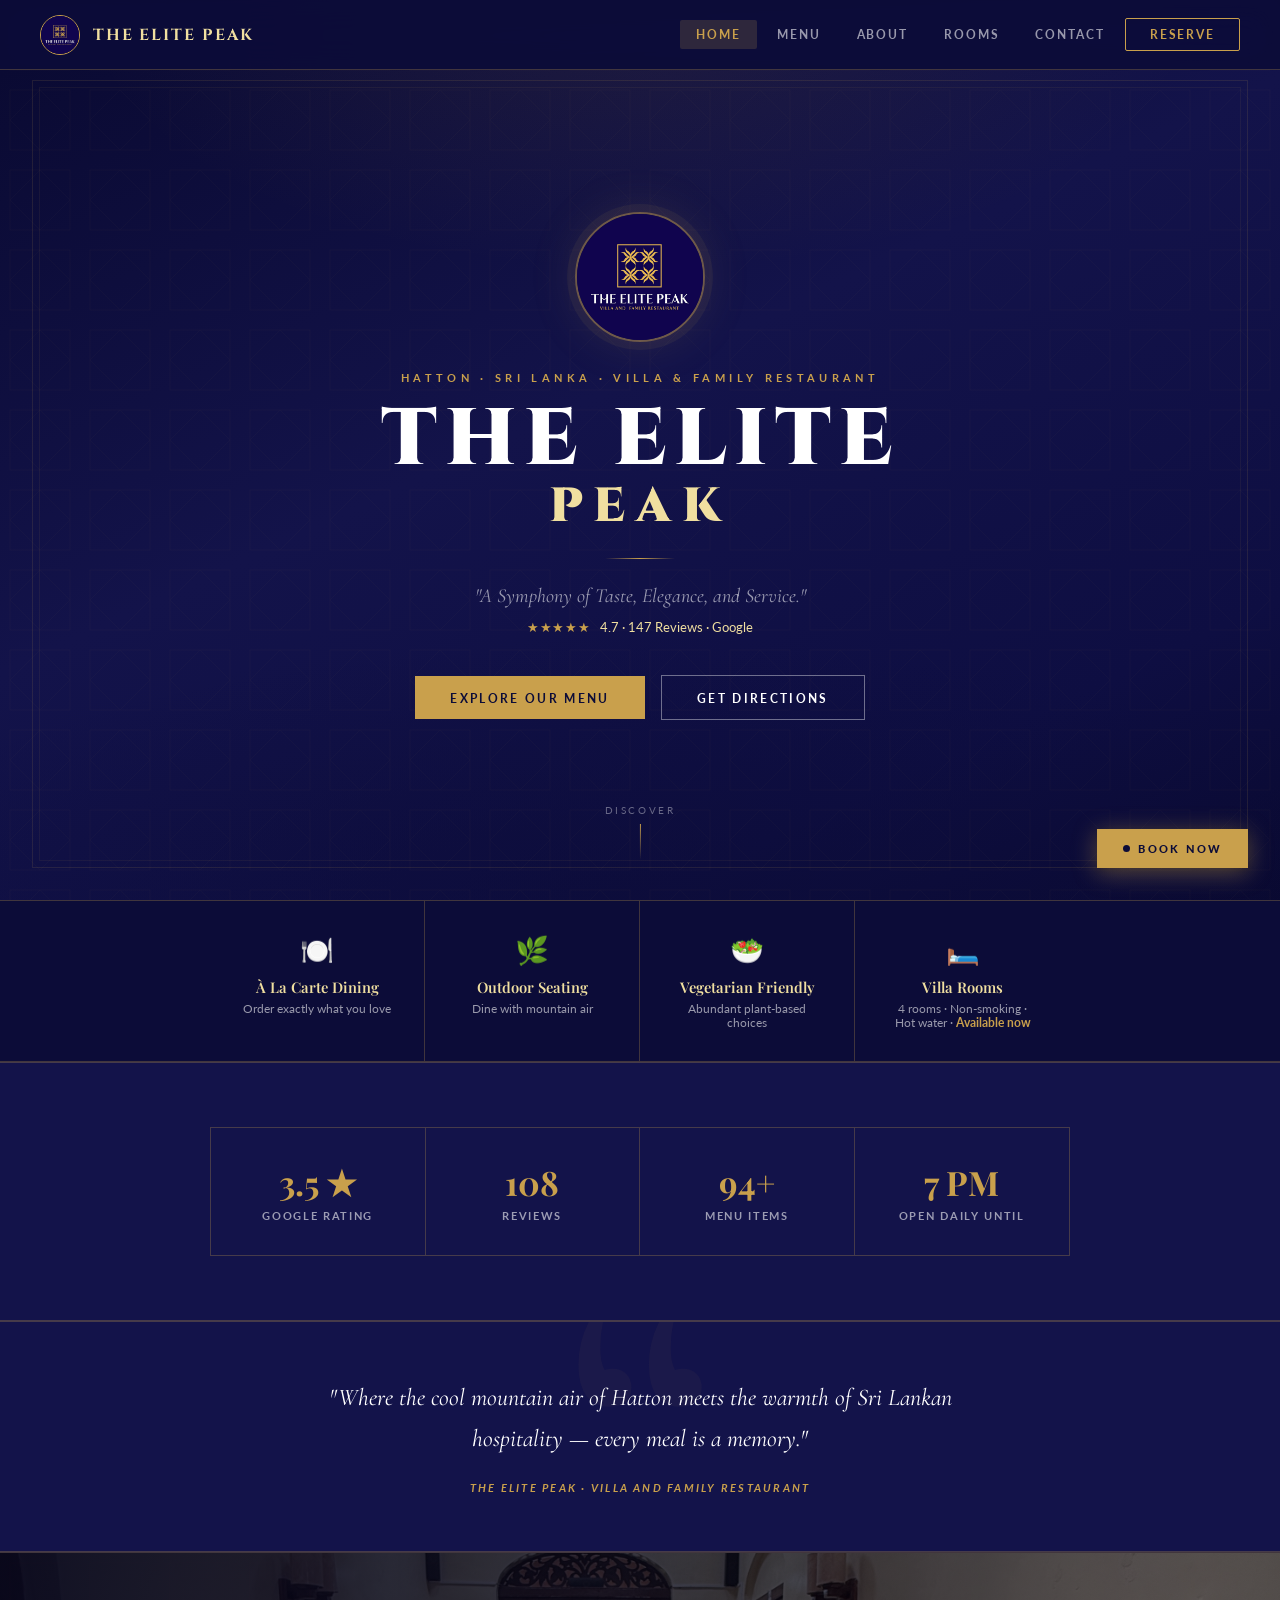
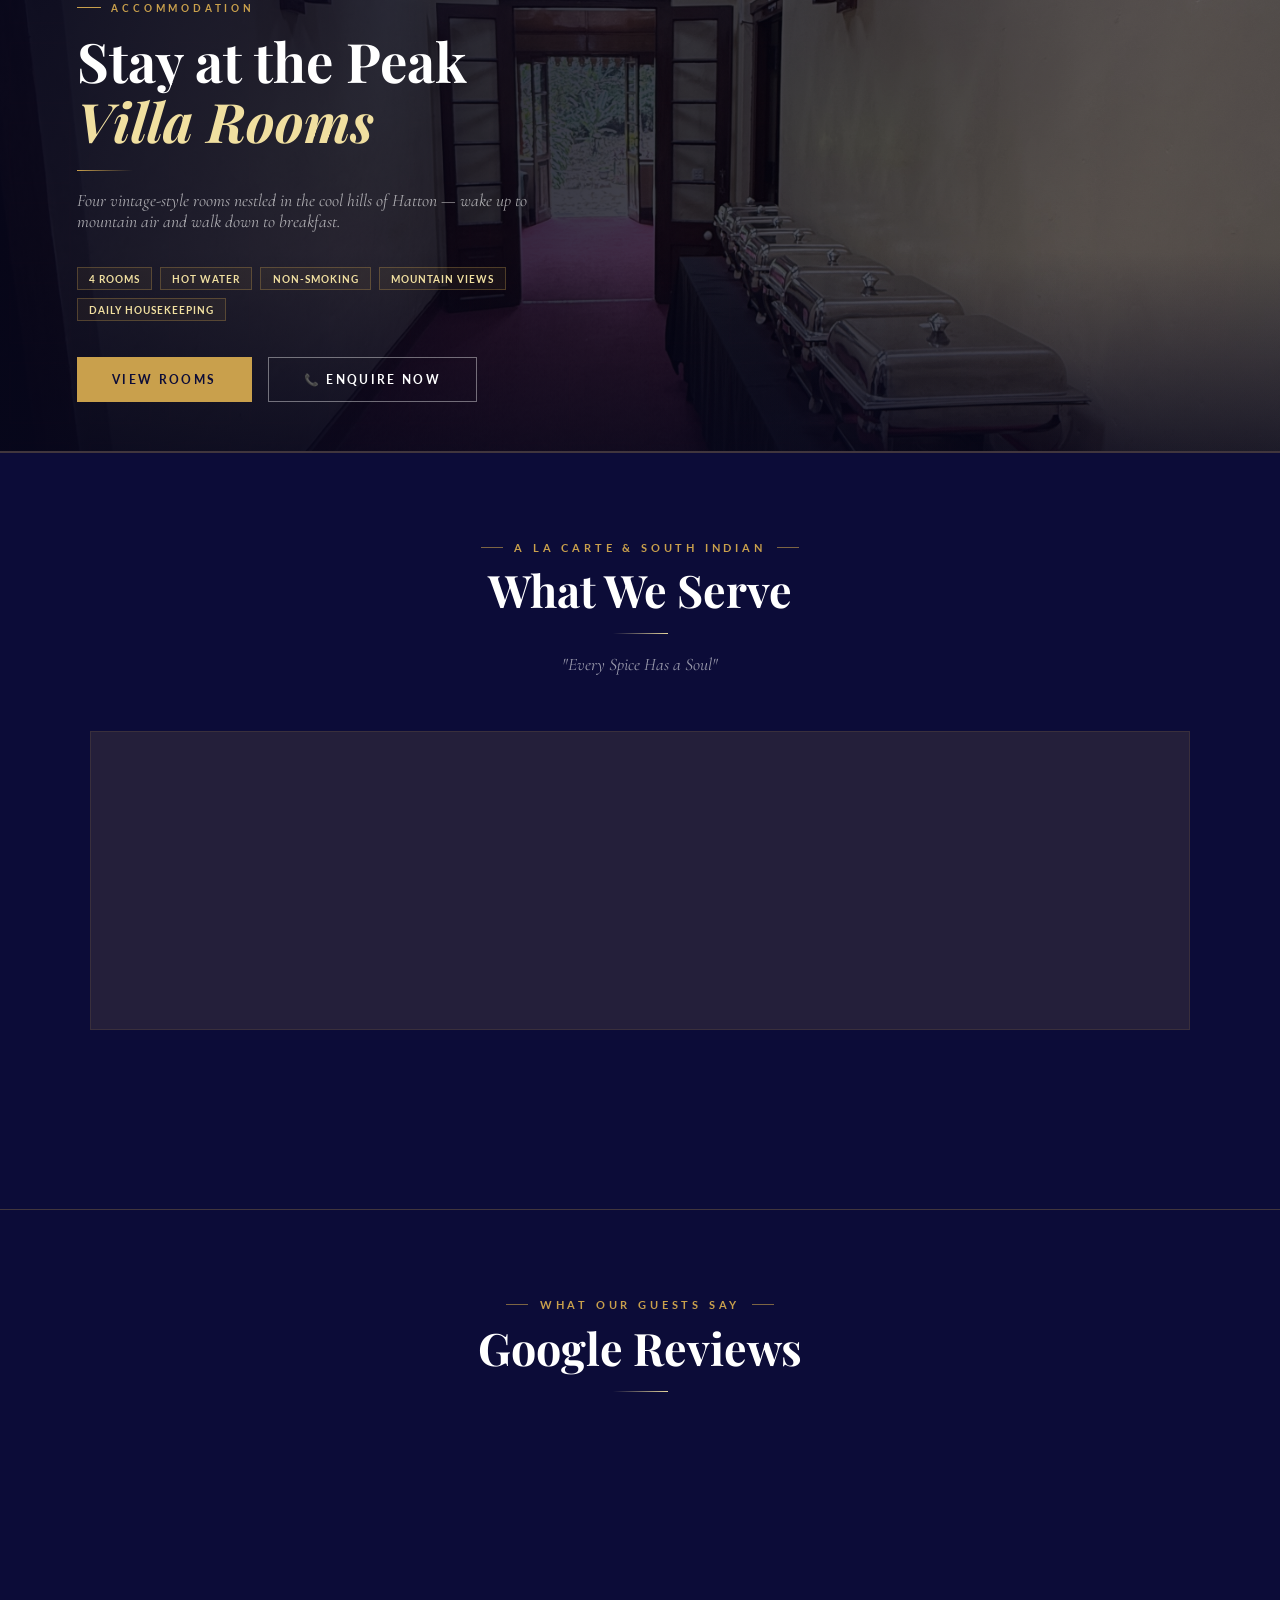
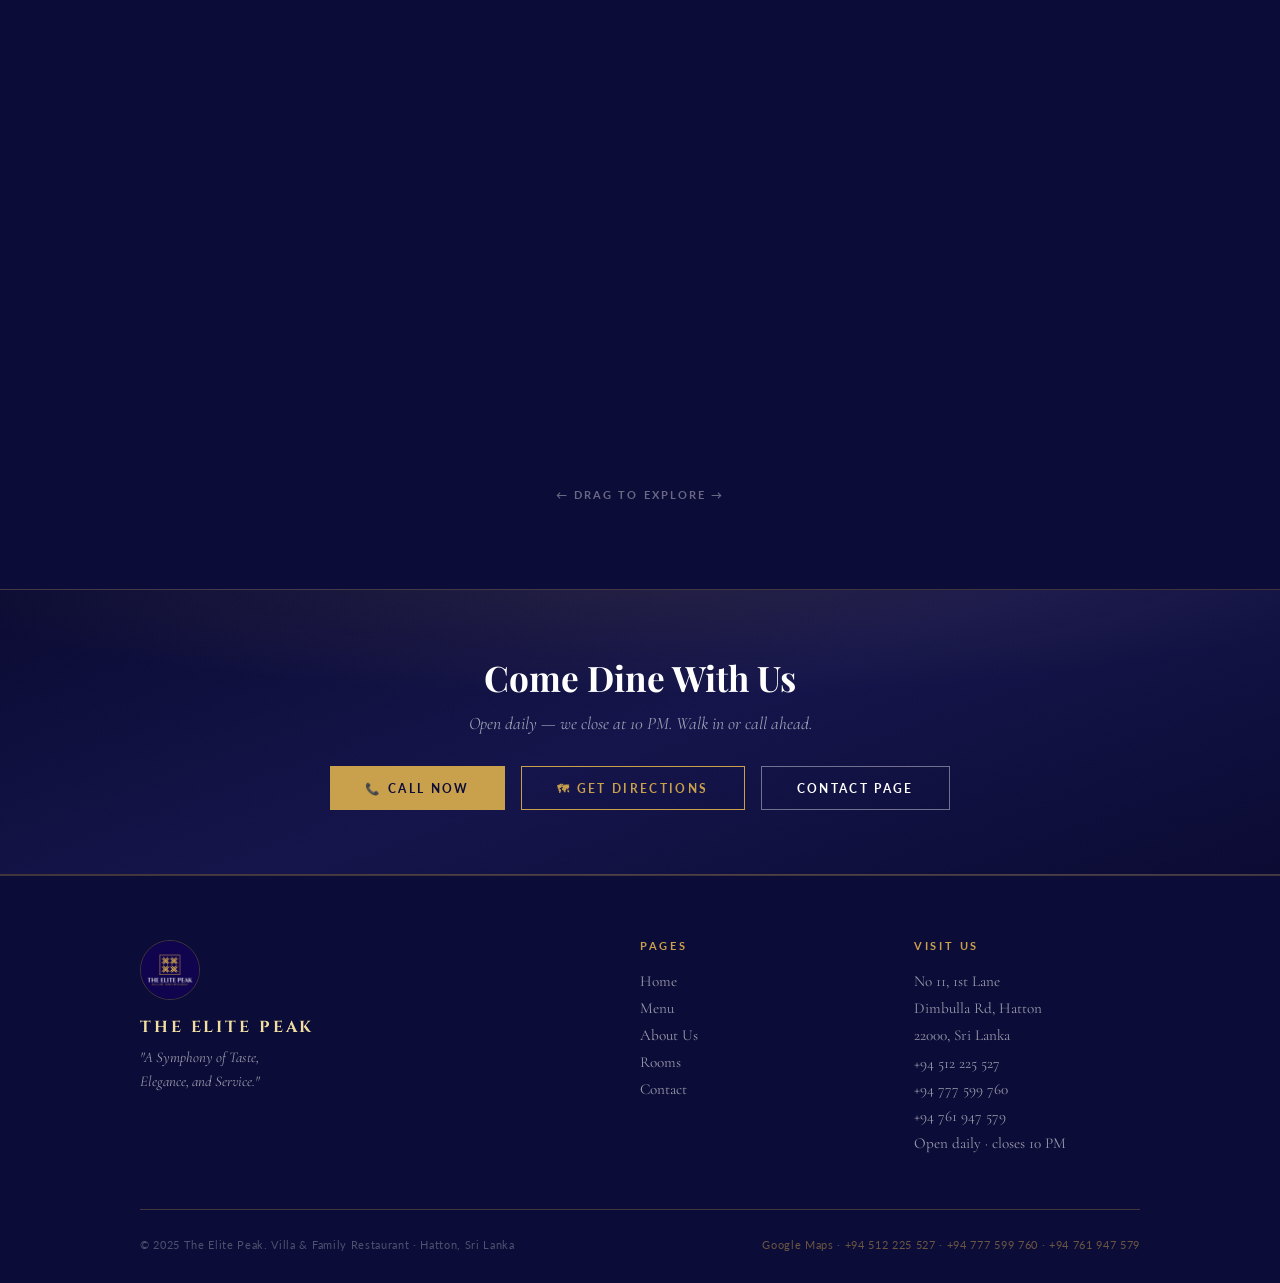
==== commit d47d7292: "Add Matomo tracking script to index.html" ====
--- a/index.html
+++ b/index.html
@@ -246,6 +246,21 @@
       color: var(--gold);
     }
   </style>
+  
+  <script>
+    var _paq = window._paq = window._paq || [];
+    /* tracker methods like "setCustomDimension" should be called before "trackPageView" */
+    _paq.push(['trackPageView']);
+    _paq.push(['enableLinkTracking']);
+    (function() {
+      var u="https://elitepeakhattonlk.matomo.cloud/";
+      _paq.push(['setTrackerUrl', u+'matomo.php']);
+      _paq.push(['setSiteId', '1']);
+      var d=document, g=d.createElement('script'), s=d.getElementsByTagName('script')[0];
+      g.async=true; g.src='https://cdn.matomo.cloud/elitepeakhattonlk.matomo.cloud/matomo.js'; s.parentNode.insertBefore(g,s);
+    })();
+  </script>
+
 </head>
 <body>
 
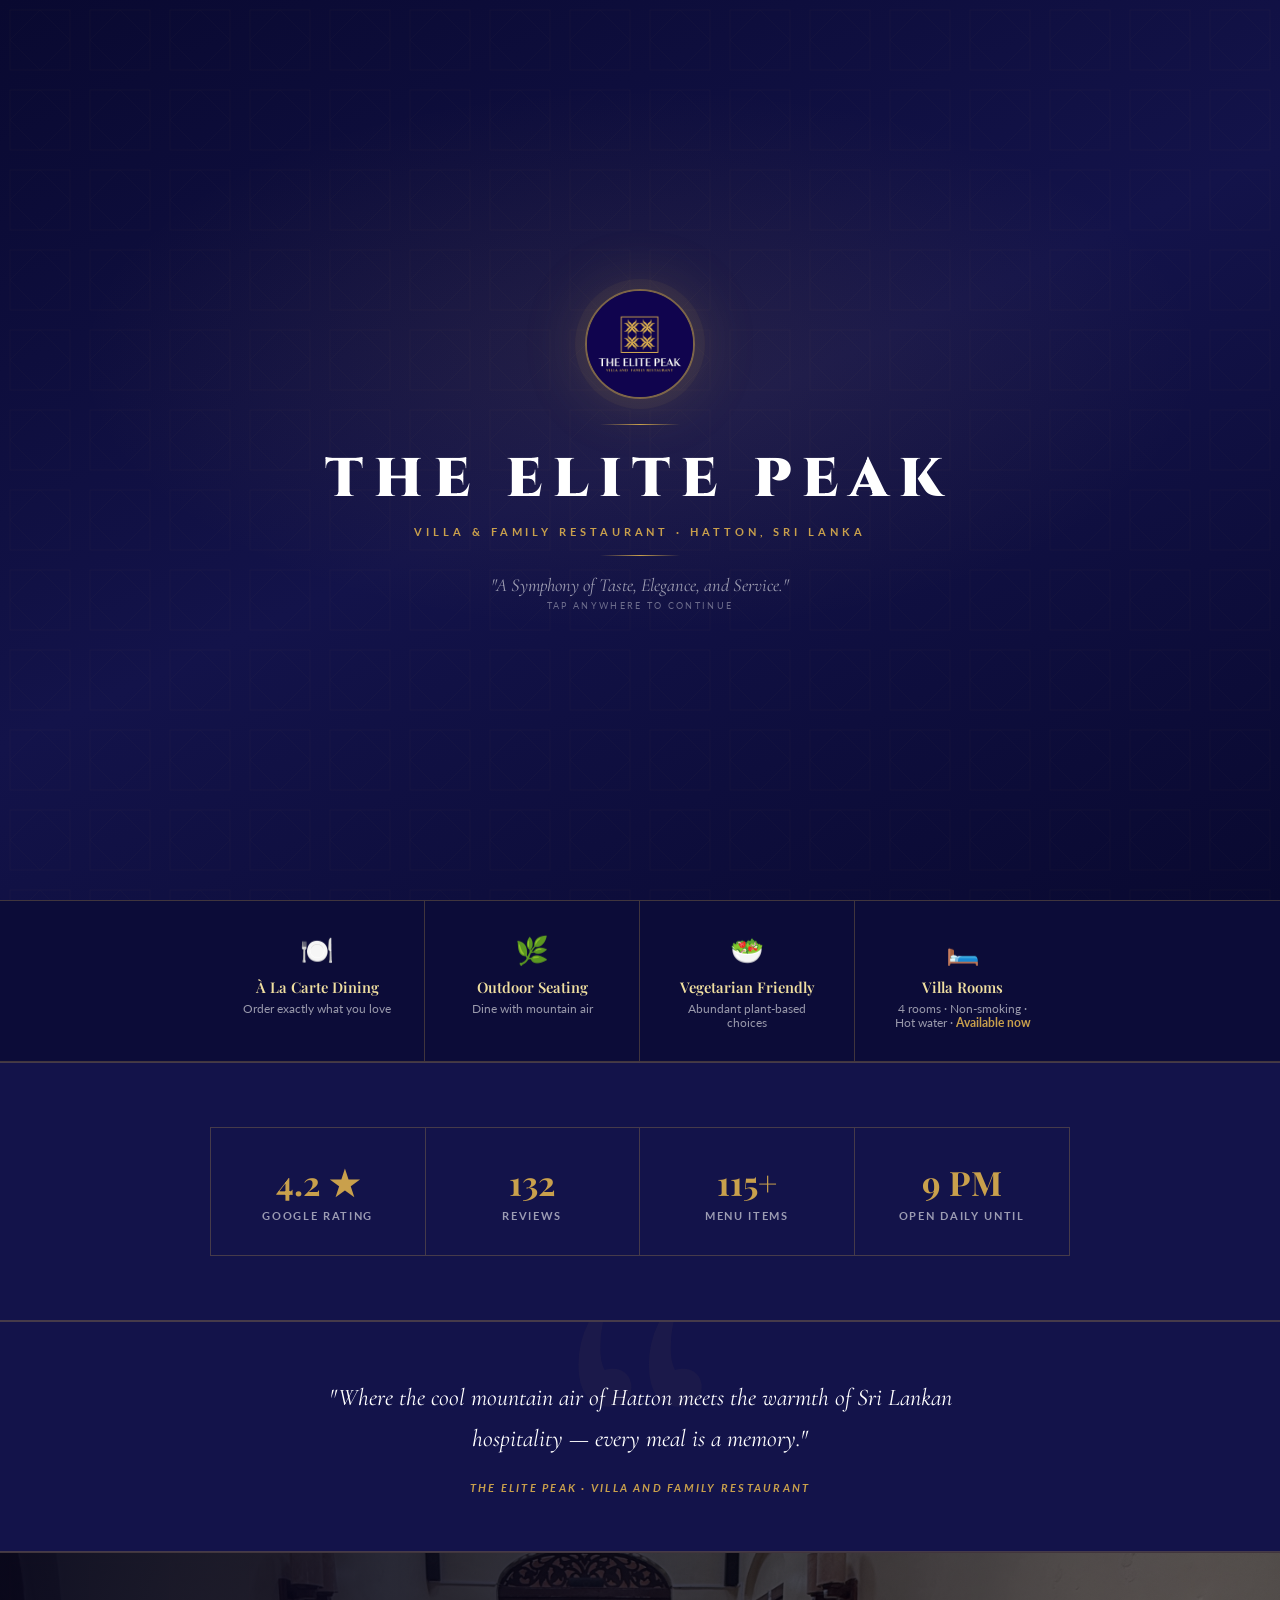
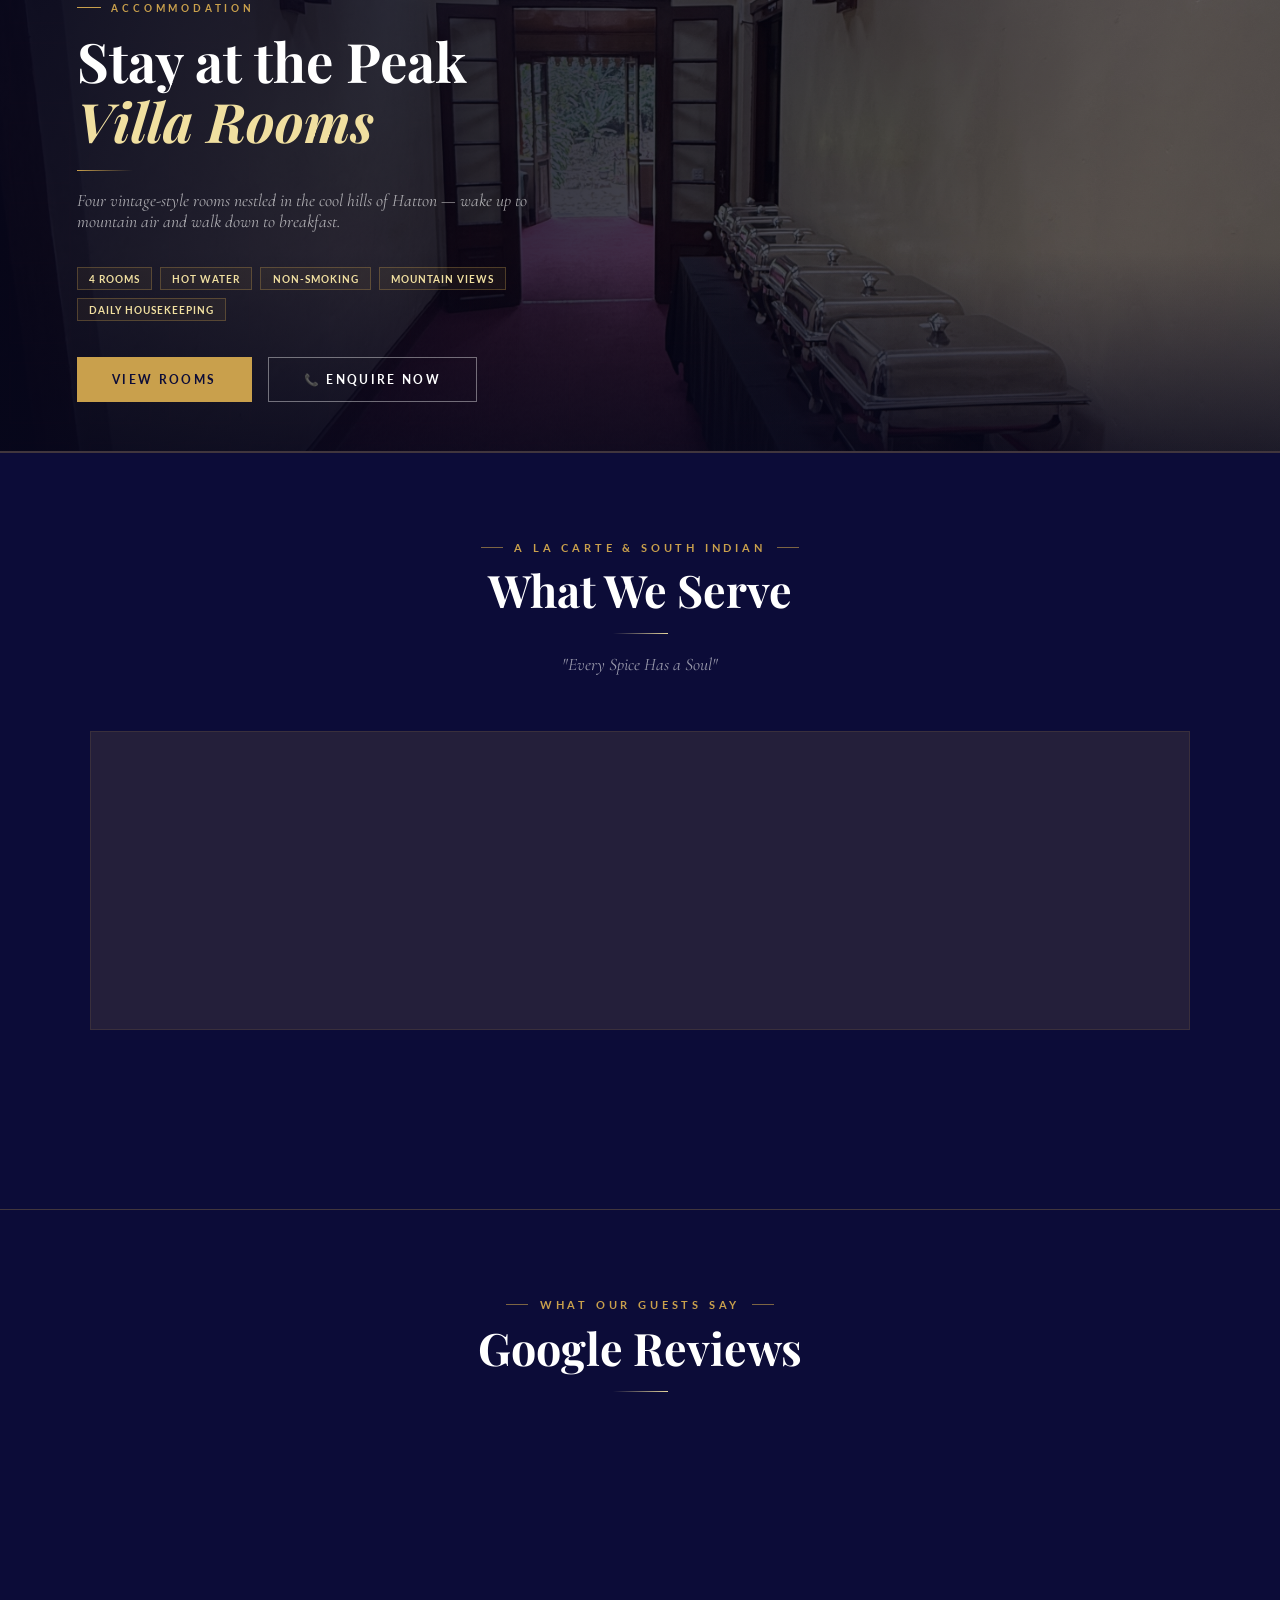
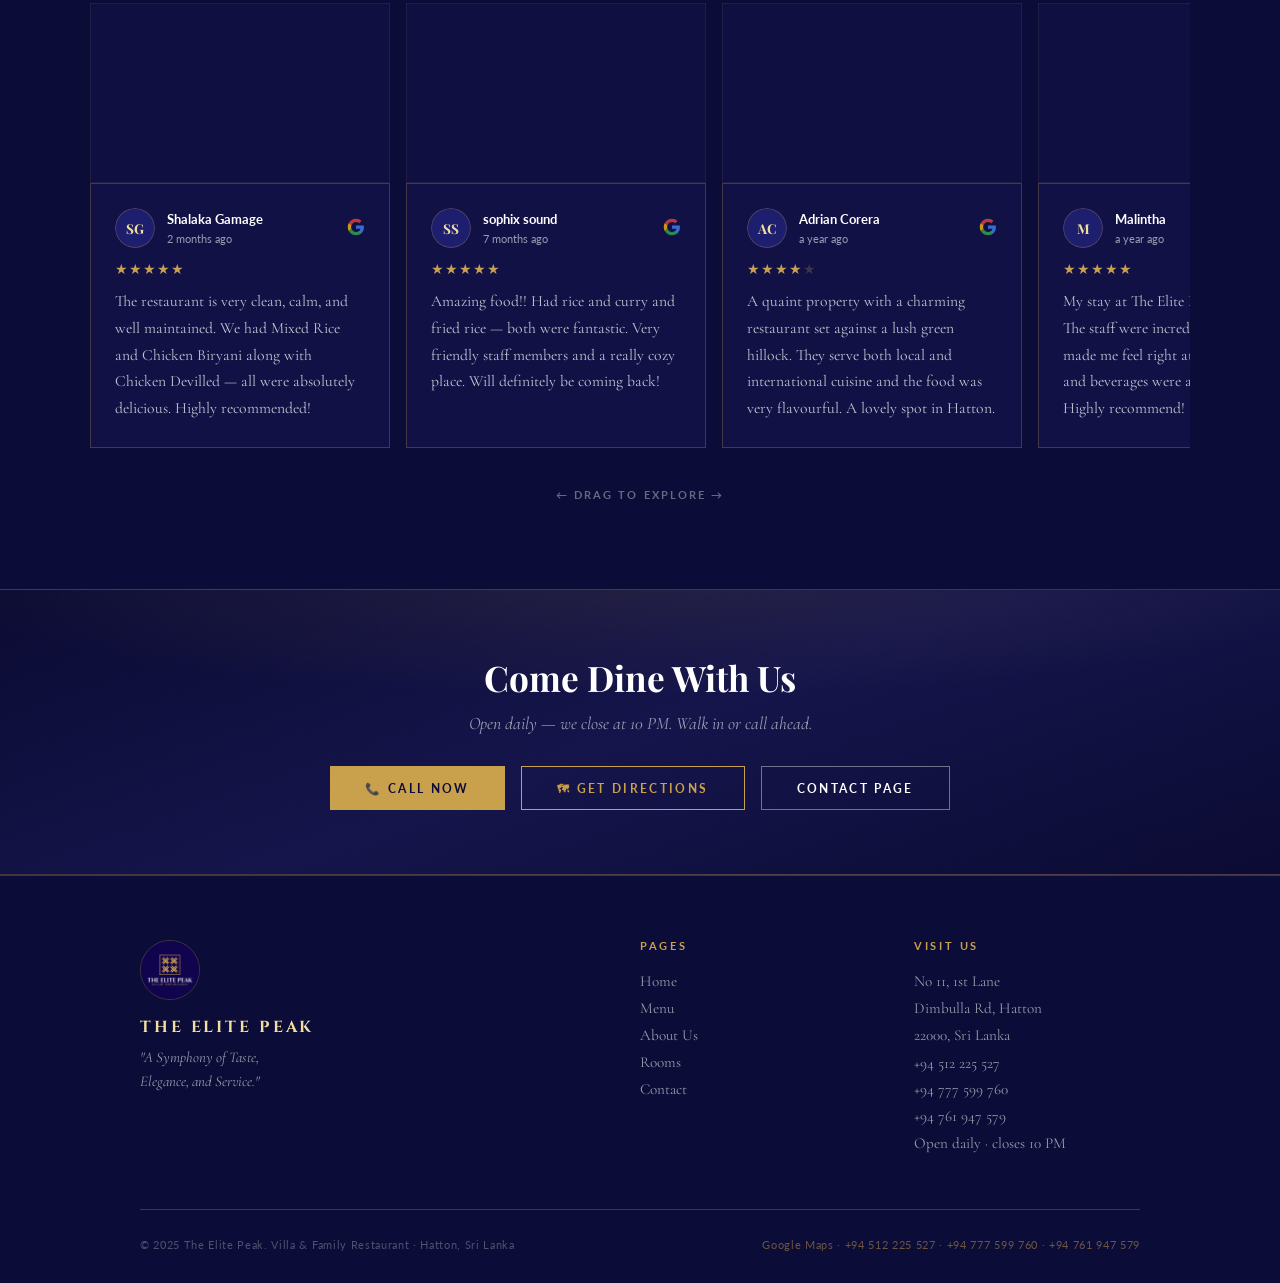
==== commit a5bff90d: "Add Pittu Festival promo and first-visit intro splash - First-visit intro splash: full-screen brande" ====
--- a/index.html
+++ b/index.html
@@ -323,6 +323,38 @@
       <div class="scroll-line"></div>
     </div>
   </section>
+
+  <!-- PITTU FESTIVAL PROMO -->
+  <section class="festival-section" id="pittu-festival">
+    <div class="festival-inner">
+      <div class="festival-meta reveal">
+        <p class="festival-eyebrow">Special Event · 3 Days Only</p>
+        <h2 class="festival-title">Jaffna Style<br>Pittu Festival</h2>
+        <p class="festival-dates">5th, 6th &amp; 7th June 2026</p>
+        <div class="festival-rule"></div>
+        <p class="festival-includes">Pittu · Omelette · Sambol · Special Curries</p>
+        <div class="festival-items">
+          <div class="festival-item"><span>Veg (Chick Pea)</span><span class="festival-item-price">Rs 470</span></div>
+          <div class="festival-item"><span>Chicken</span><span class="festival-item-price">Rs 650</span></div>
+          <div class="festival-item"><span>Prawn</span><span class="festival-item-price">Rs 750</span></div>
+          <div class="festival-item"><span>Cuttlefish</span><span class="festival-item-price">Rs 800</span></div>
+          <div class="festival-item"><span>Crab</span><span class="festival-item-price">Rs 1100</span></div>
+          <div class="festival-item"><span>Mutton</span><span class="festival-item-price">Rs 1300</span></div>
+        </div>
+        <p class="festival-note">Veg option served with Potato Masala instead of Omelette.<br>Walk in welcome · Open daily until 10 PM</p>
+        <a href="tel:+94512225527" class="btn btn-gold">📞 Reserve a Table</a>
+      </div>
+      <div class="festival-poster reveal">
+        <img src="resources/promotion/pittu_fest.png" alt="Jaffna Style Pittu Festival — The Elite Peak, June 5-7 2026" loading="lazy" />
+      </div>
+    </div>
+  </section>
+  <script>
+    if (new Date() >= new Date('2026-06-08T00:00:00+05:30')) {
+      var fs = document.getElementById('pittu-festival');
+      if (fs) fs.remove();
+    }
+  </script>
 
   <!-- FEATURES STRIP -->
   <div class="features-strip">
--- a/style.css
+++ b/style.css
@@ -1015,3 +1015,186 @@
   .float-book { bottom: 1.25rem; right: 1.25rem; padding: 0.75rem 1.3rem; font-size: 0.63rem; }
   .page-banner { padding: 8rem 2rem 4.5rem; }
 }
+
+/* ============================================================
+   FIRST-VISIT INTRO SPLASH
+============================================================ */
+#ep-intro {
+  position: fixed; inset: 0; z-index: 9999;
+  display: flex; align-items: center; justify-content: center;
+  background: #090930;
+  cursor: pointer;
+  transition: opacity 0.7s ease;
+}
+#ep-intro.ep-intro-out { opacity: 0; pointer-events: none; }
+
+.ep-intro-bg {
+  position: absolute; inset: 0;
+  background:
+    radial-gradient(ellipse 80% 55% at 50% 40%, rgba(201,160,76,0.10) 0%, transparent 55%),
+    linear-gradient(155deg, #090930 0%, #13134a 50%, #090930 100%);
+}
+.ep-intro-bg::after {
+  content: '';
+  position: absolute; inset: 0;
+  opacity: 0.055;
+  background-image: url("data:image/svg+xml,%3Csvg xmlns='http://www.w3.org/2000/svg' width='80' height='80'%3E%3Crect x='10' y='10' width='60' height='60' fill='none' stroke='%23c9a04c' stroke-width='0.6'/%3E%3Cpath d='M40 10 L70 40 L40 70 L10 40 Z' fill='none' stroke='%23c9a04c' stroke-width='0.5'/%3E%3C/svg%3E");
+  background-size: 80px 80px;
+}
+.ep-intro-content {
+  position: relative; z-index: 2;
+  display: flex; flex-direction: column; align-items: center;
+  text-align: center; padding: 2rem;
+}
+.ep-intro-logo {
+  width: 110px; height: 110px; border-radius: 50%;
+  border: 2px solid rgba(201,160,76,0.55);
+  box-shadow: 0 0 0 10px rgba(201,160,76,0.06), 0 0 64px rgba(201,160,76,0.22);
+  overflow: hidden; margin-bottom: 1.6rem;
+  opacity: 0; transform: scale(0.8);
+  animation: epLogoIn 0.85s cubic-bezier(0.34,1.56,0.64,1) forwards 0.15s;
+}
+.ep-intro-logo img { width: 100%; height: 100%; object-fit: cover; }
+.ep-intro-rule {
+  width: 0; height: 1px;
+  background: linear-gradient(90deg, transparent, var(--gold), transparent);
+  margin-bottom: 1.1rem;
+  animation: epRuleIn 0.65s ease forwards 0.75s;
+}
+.ep-intro-rule-bot {
+  width: 0; margin-top: 1.1rem; margin-bottom: 0.9rem;
+  animation: epRuleIn 0.65s ease forwards 1.65s;
+}
+.ep-intro-name {
+  font-family: 'Cinzel', serif;
+  font-size: clamp(1.9rem, 7vw, 3.4rem);
+  font-weight: 900; letter-spacing: 0.2em; text-transform: uppercase;
+  color: var(--white);
+  opacity: 0; transform: translateY(14px);
+  animation: epTextIn 0.7s ease forwards 0.95s;
+}
+.ep-intro-sub {
+  font-size: 0.68rem; font-weight: 700;
+  letter-spacing: 0.36em; text-transform: uppercase;
+  color: var(--gold); margin-top: 0.55rem;
+  opacity: 0; transform: translateY(10px);
+  animation: epTextIn 0.6s ease forwards 1.2s;
+}
+.ep-intro-tagline {
+  font-family: 'Cormorant Garamond', serif;
+  font-size: clamp(0.9rem, 2.5vw, 1.15rem);
+  font-style: italic; color: var(--text-muted);
+  max-width: 400px; line-height: 1.6;
+  opacity: 0;
+  animation: epTextIn 0.6s ease forwards 1.45s;
+}
+.ep-intro-hint {
+  font-size: 0.58rem; letter-spacing: 0.25em; text-transform: uppercase;
+  color: var(--text-muted2);
+  opacity: 0;
+  animation: epTextIn 0.5s ease forwards 2.4s;
+}
+@keyframes epLogoIn  { to { opacity: 1; transform: scale(1); } }
+@keyframes epRuleIn  { to { width: 80px; } }
+@keyframes epTextIn  { to { opacity: 1; transform: translateY(0); } }
+
+/* ============================================================
+   PITTU FESTIVAL PROMO — June 5-7 2026
+============================================================ */
+.ep-promo-bar {
+  position: fixed; top: 0; left: 0; right: 0; z-index: 950;
+  height: 44px;
+  background: linear-gradient(90deg, #0a0a30, #1a1a6a 50%, #0a0a30);
+  border-bottom: 2px solid var(--gold);
+  display: flex; align-items: center; justify-content: center;
+}
+.ep-promo-link {
+  display: flex; align-items: center; gap: 0.8rem;
+  font-size: 0.75rem; color: var(--off-white);
+  letter-spacing: 0.03em;
+  flex: 1; justify-content: center;
+  padding: 0 3rem;
+}
+.ep-promo-link:hover { color: var(--gold-pale); }
+.ep-promo-link strong { color: var(--gold); }
+.ep-promo-badge {
+  background: var(--gold); color: var(--navy-deep);
+  font-size: 0.58rem; font-weight: 900;
+  letter-spacing: 0.1em; text-transform: uppercase;
+  padding: 0.18rem 0.45rem; border-radius: 2px;
+}
+.ep-promo-close {
+  position: absolute; right: 1rem;
+  background: none; border: none; cursor: pointer;
+  color: var(--text-muted2); font-size: 0.72rem;
+  padding: 0.5rem; line-height: 1;
+  transition: color var(--transition);
+}
+.ep-promo-close:hover { color: var(--gold); }
+
+.festival-section {
+  background: var(--navy-deep);
+  border-top: 1px solid var(--border-gold);
+  border-bottom: 1px solid var(--border-gold);
+  padding: 4.5rem 2rem;
+}
+.festival-inner {
+  max-width: 1100px; margin: 0 auto;
+  display: grid; grid-template-columns: 1fr 1fr; gap: 3rem;
+  align-items: center;
+}
+.festival-eyebrow {
+  display: flex; align-items: center; gap: 0.65rem;
+  font-size: 0.62rem; font-weight: 700;
+  letter-spacing: 0.38em; text-transform: uppercase;
+  color: var(--gold); margin-bottom: 1rem;
+}
+.festival-eyebrow::before { content: ''; width: 24px; height: 1px; background: var(--gold); flex-shrink: 0; }
+.festival-title {
+  font-family: 'Cinzel', serif;
+  font-size: clamp(1.7rem, 3.5vw, 2.8rem);
+  font-weight: 900; color: var(--white);
+  line-height: 1.1; letter-spacing: 0.06em;
+  text-transform: uppercase; margin-bottom: 0.6rem;
+}
+.festival-dates {
+  font-family: 'Cormorant Garamond', serif;
+  font-size: 1.35rem; font-style: italic;
+  color: var(--gold-pale); margin-bottom: 1.4rem;
+}
+.festival-rule {
+  width: 56px; height: 1px;
+  background: linear-gradient(90deg, var(--gold), transparent);
+  margin-bottom: 1.2rem;
+}
+.festival-includes {
+  font-size: 0.72rem; font-weight: 700;
+  letter-spacing: 0.14em; text-transform: uppercase;
+  color: var(--gold); margin-bottom: 1.2rem;
+}
+.festival-items {
+  display: grid; grid-template-columns: 1fr 1fr; gap: 0 1.5rem;
+  margin-bottom: 1.4rem;
+}
+.festival-item {
+  display: flex; justify-content: space-between; align-items: center;
+  font-size: 0.82rem; color: var(--off-white);
+  padding: 0.42rem 0;
+  border-bottom: 1px solid rgba(201,160,76,0.12);
+}
+.festival-item-price { color: var(--gold); font-weight: 700; white-space: nowrap; }
+.festival-note {
+  font-size: 0.7rem; color: var(--text-muted);
+  font-style: italic; margin-bottom: 1.8rem; line-height: 1.65;
+}
+.festival-poster {
+  border-radius: 4px; overflow: hidden;
+  border: 1px solid var(--border-gold);
+  box-shadow: 0 12px 56px rgba(201,160,76,0.18);
+}
+.festival-poster img { width: 100%; height: auto; display: block; }
+@media (max-width: 768px) {
+  .festival-inner { grid-template-columns: 1fr; gap: 2.5rem; }
+  .festival-poster { max-width: 440px; margin: 0 auto; }
+  .ep-promo-link { font-size: 0.68rem; gap: 0.5rem; }
+}
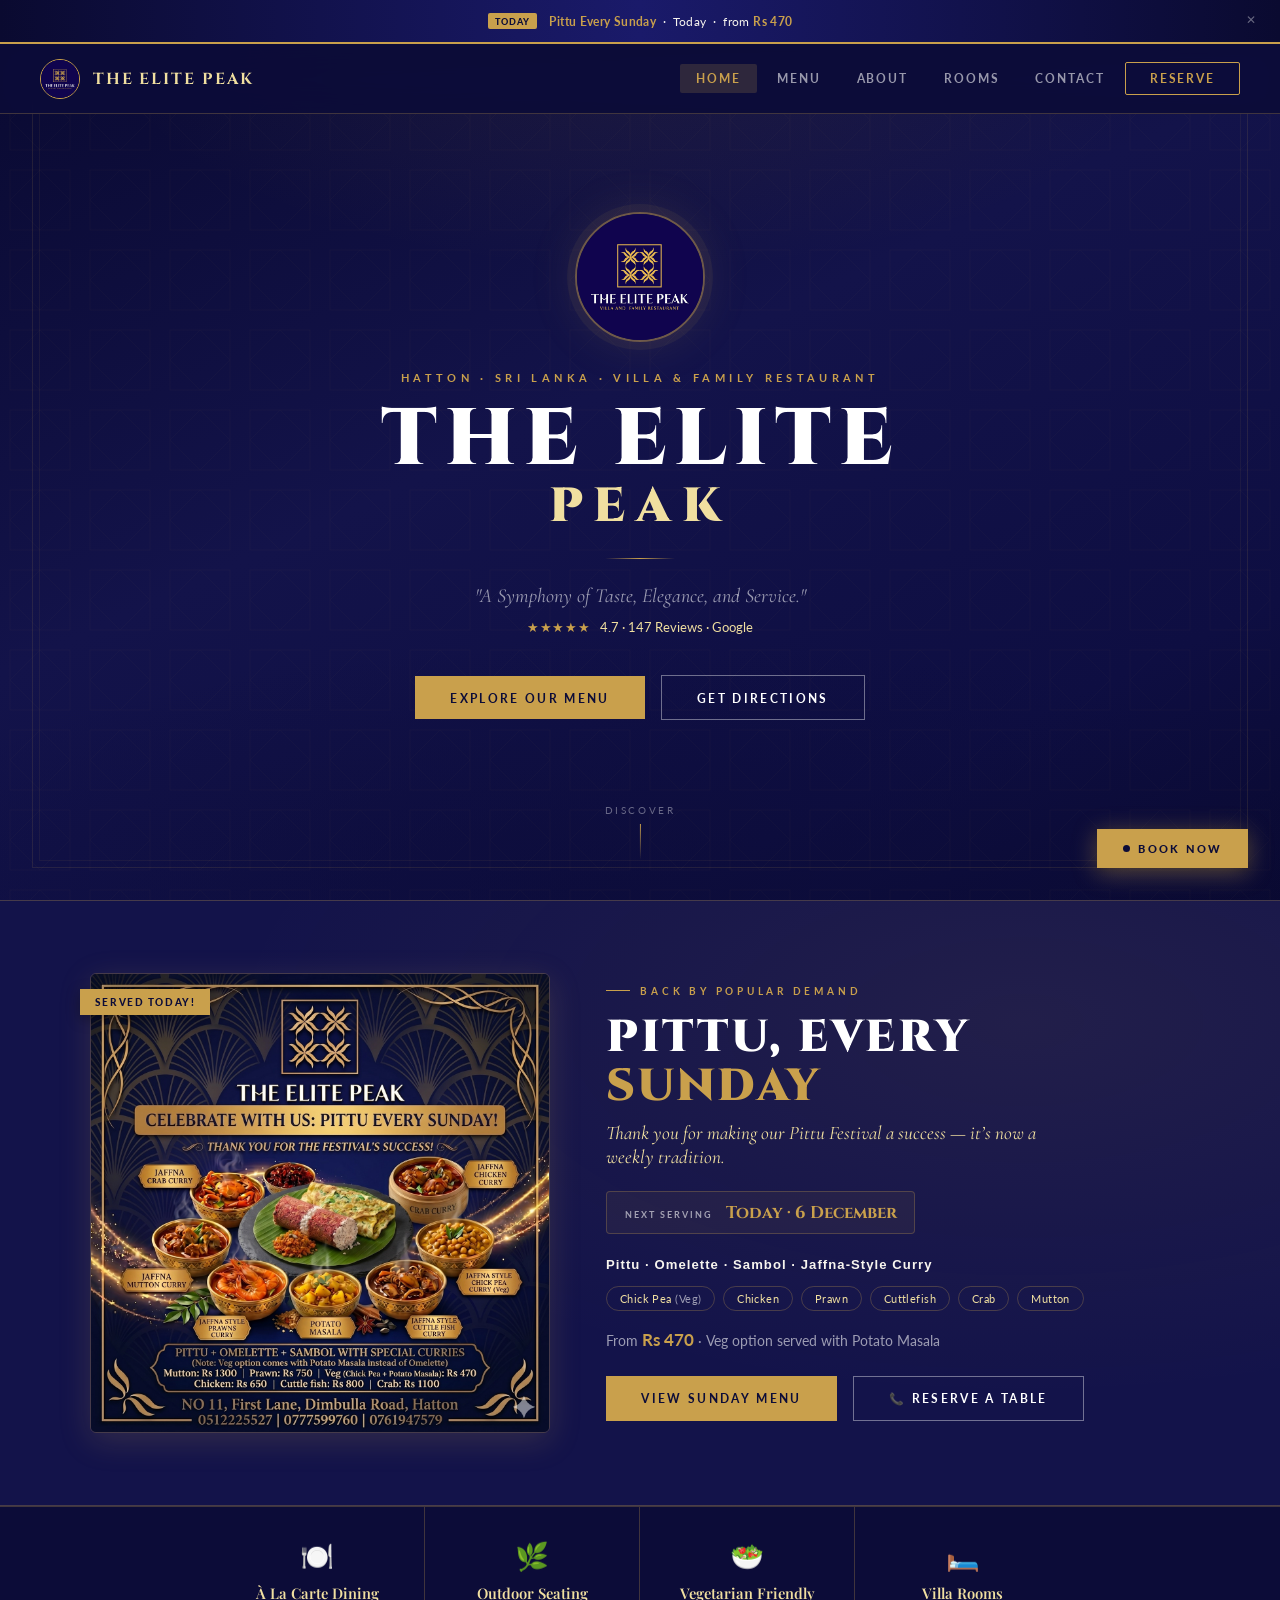
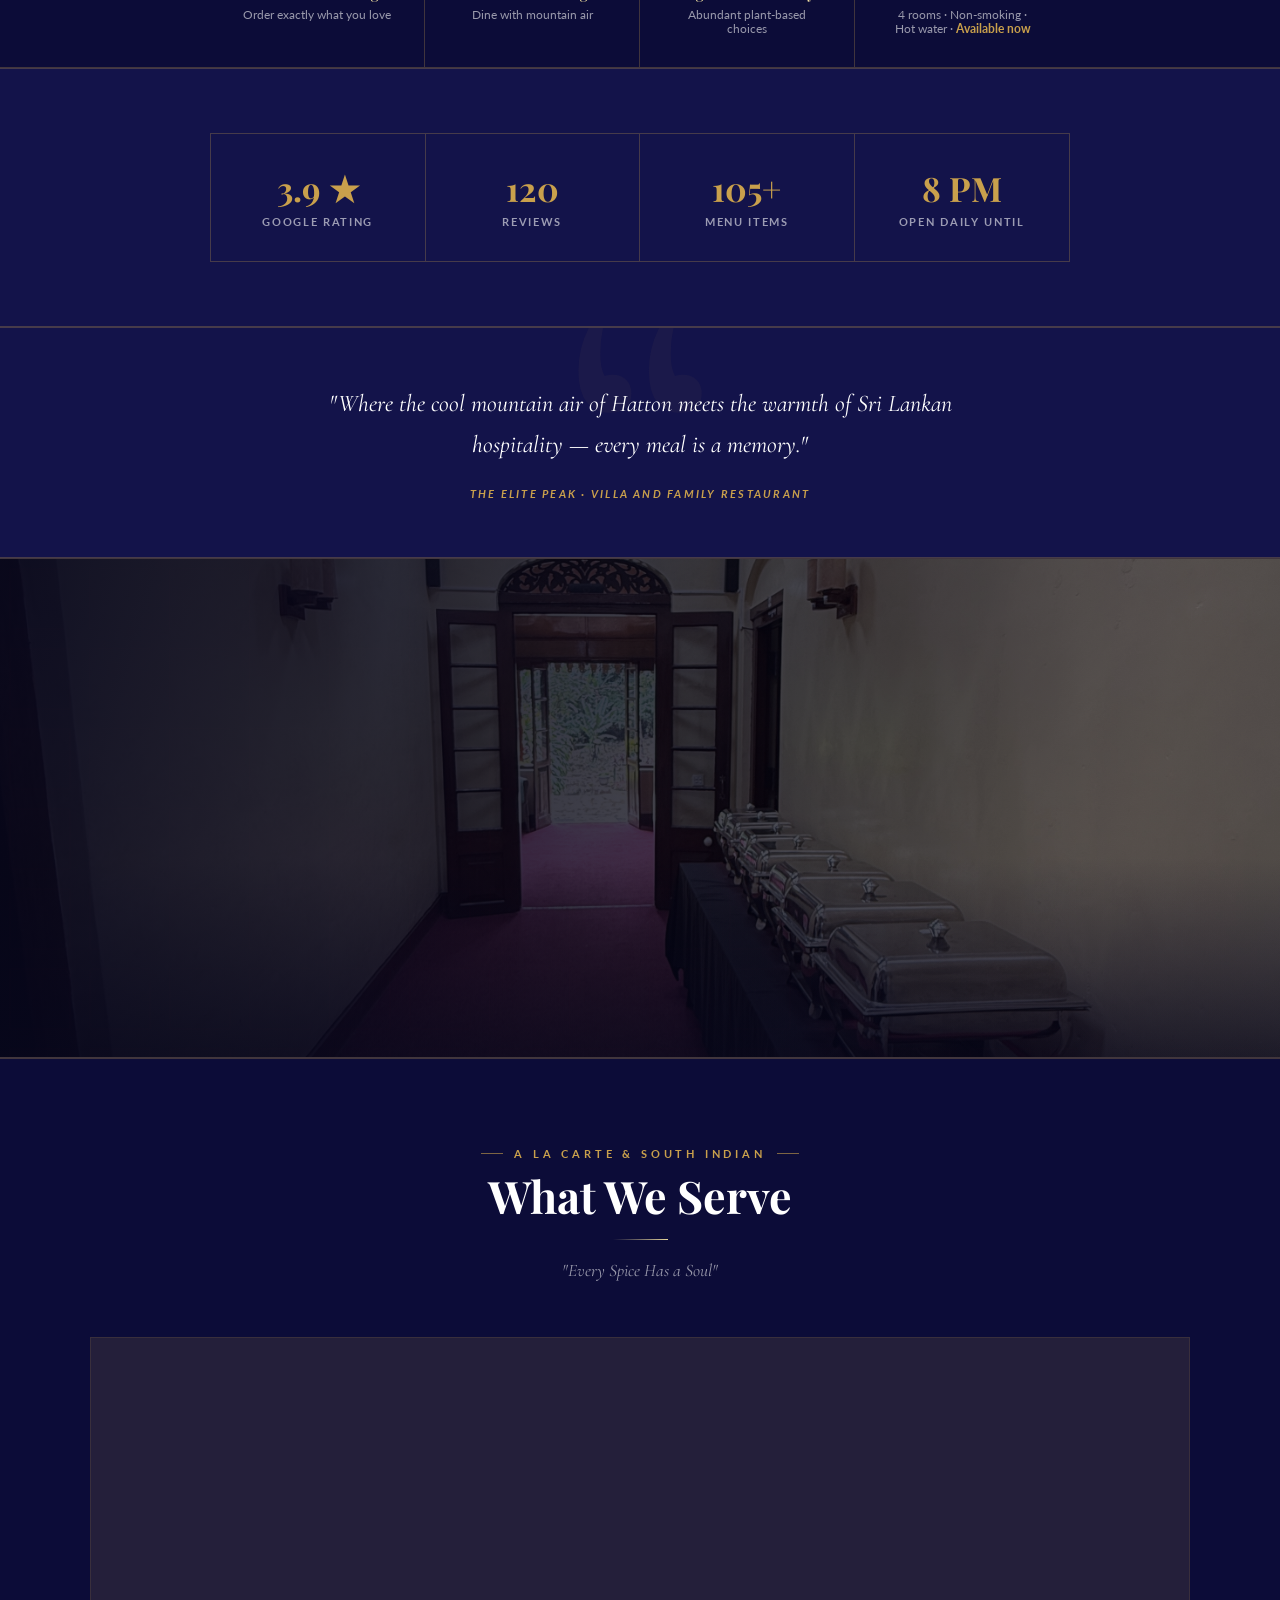
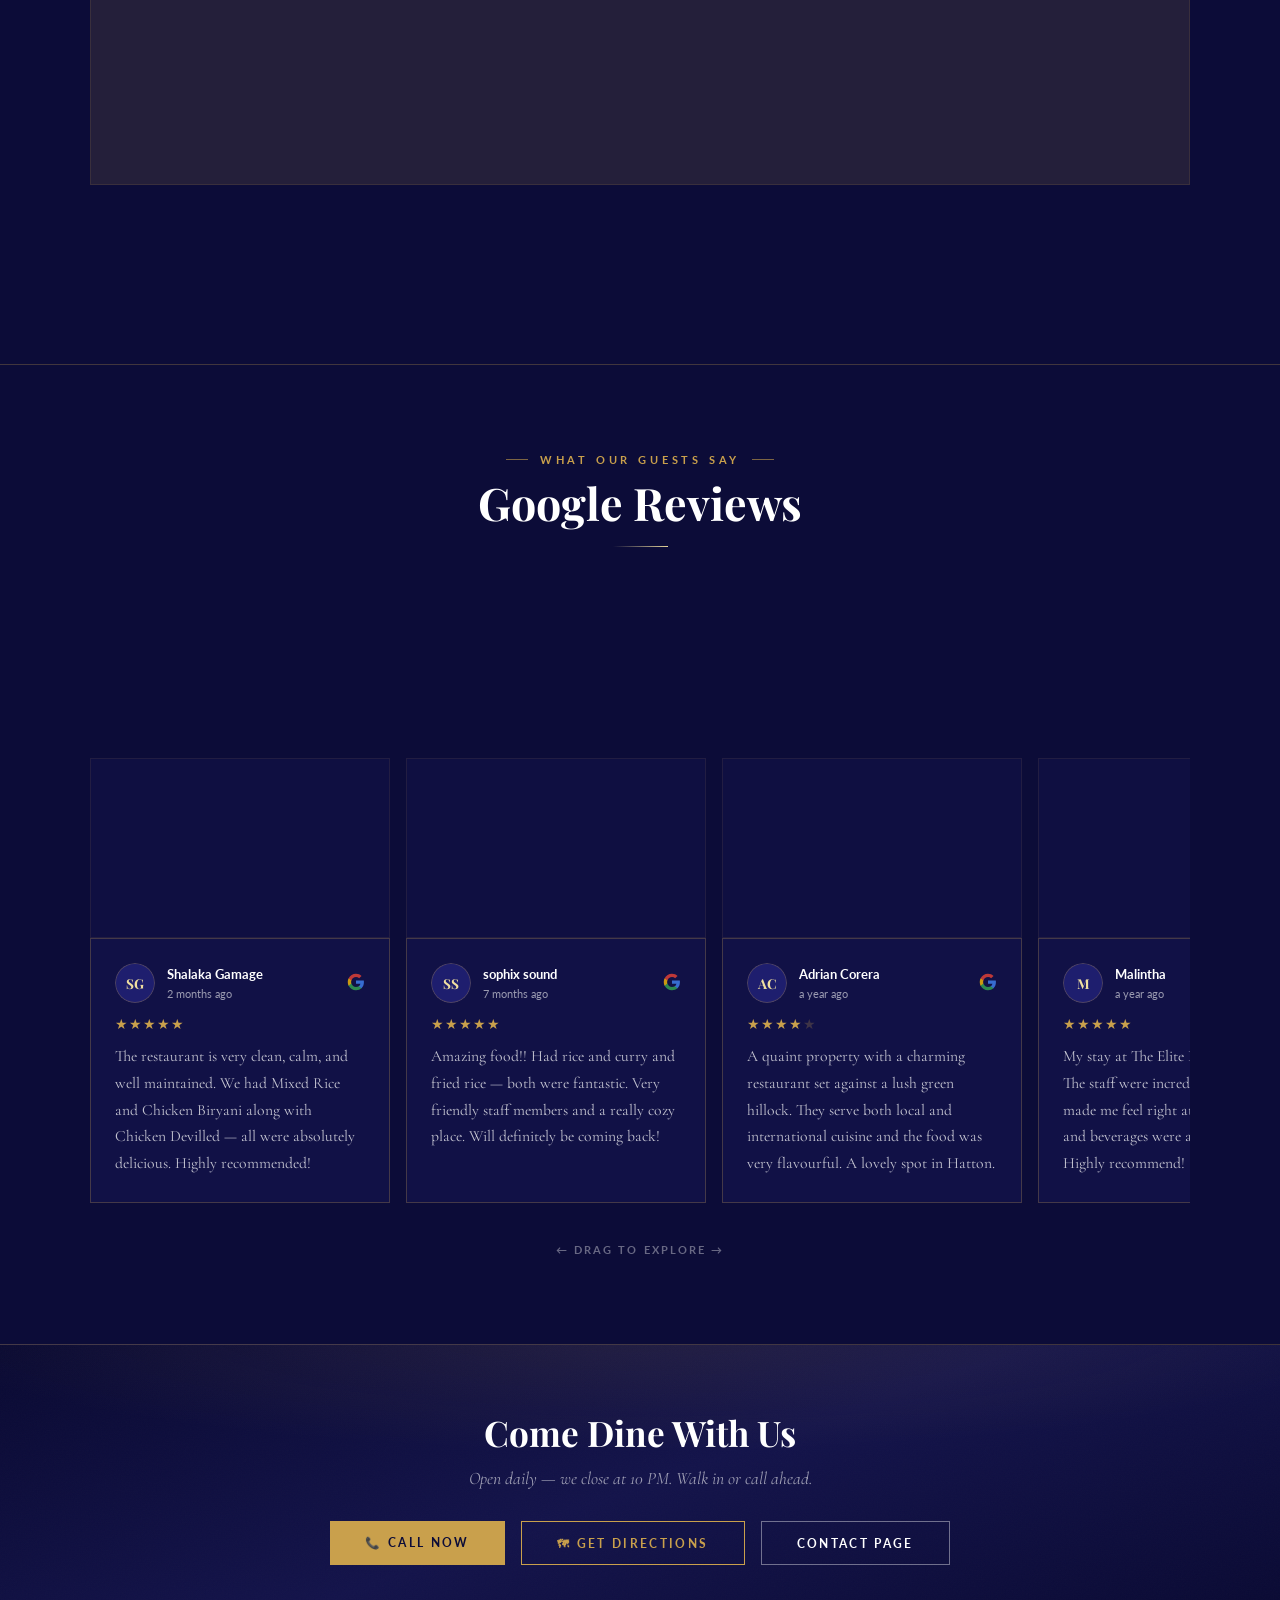
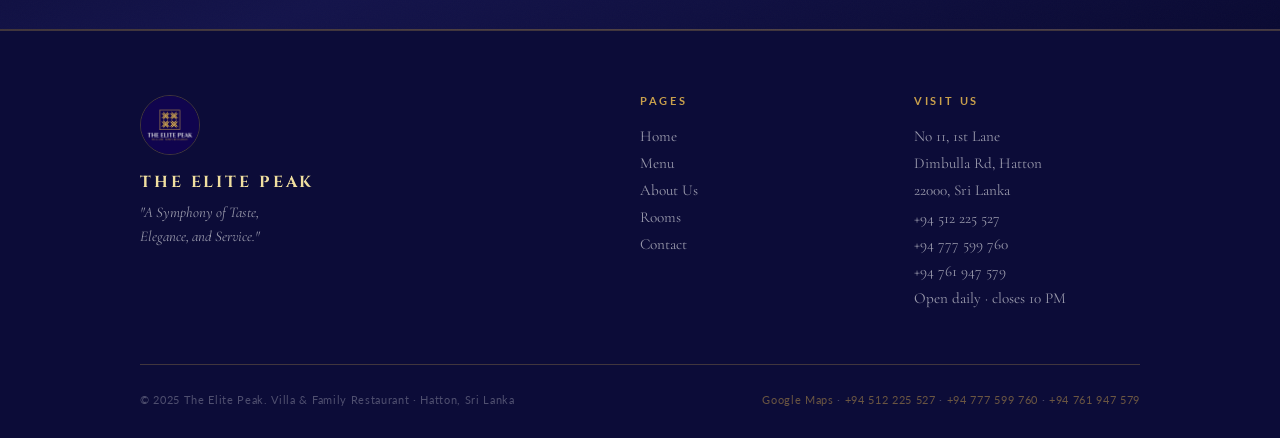
==== commit 228a6685: "Add permanent Pittu Sundays weekly promo - Homepage section with new poster, dynamic next-Sunday dat" ====
--- a/index.html
+++ b/index.html
@@ -324,36 +324,59 @@
     </div>
   </section>
 
-  <!-- PITTU FESTIVAL PROMO -->
-  <section class="festival-section" id="pittu-festival">
-    <div class="festival-inner">
-      <div class="festival-meta reveal">
-        <p class="festival-eyebrow">Special Event · 3 Days Only</p>
-        <h2 class="festival-title">Jaffna Style<br>Pittu Festival</h2>
-        <p class="festival-dates">5th, 6th &amp; 7th June 2026</p>
-        <div class="festival-rule"></div>
-        <p class="festival-includes">Pittu · Omelette · Sambol · Special Curries</p>
-        <div class="festival-items">
-          <div class="festival-item"><span>Veg (Chick Pea)</span><span class="festival-item-price">Rs 470</span></div>
-          <div class="festival-item"><span>Chicken</span><span class="festival-item-price">Rs 650</span></div>
-          <div class="festival-item"><span>Prawn</span><span class="festival-item-price">Rs 750</span></div>
-          <div class="festival-item"><span>Cuttlefish</span><span class="festival-item-price">Rs 800</span></div>
-          <div class="festival-item"><span>Crab</span><span class="festival-item-price">Rs 1100</span></div>
-          <div class="festival-item"><span>Mutton</span><span class="festival-item-price">Rs 1300</span></div>
+  <!-- PITTU SUNDAYS — weekly tradition -->
+  <section class="pittu-sunday" id="pittu-sunday">
+    <div class="ps-inner">
+      <div class="ps-poster reveal">
+        <img src="resources/pittu_sunday/pittu_sunday_web.jpg" alt="Pittu Every Sunday at The Elite Peak — pittu, omelette and sambol with Jaffna-style curries" loading="lazy" />
+        <div class="ps-poster-badge" id="psBadge">Every Sunday</div>
+      </div>
+      <div class="ps-content reveal">
+        <p class="ps-eyebrow">Back by Popular Demand</p>
+        <h2 class="ps-title">Pittu, Every<em>Sunday</em></h2>
+        <p class="ps-thanks">Thank you for making our Pittu Festival a success — it&rsquo;s now a weekly tradition.</p>
+        <div class="ps-next">
+          <span class="ps-next-label">Next Serving</span>
+          <span class="ps-next-date" id="psNextDate">This Sunday</span>
         </div>
-        <p class="festival-note">Veg option served with Potato Masala instead of Omelette.<br>Walk in welcome · Open daily until 10 PM</p>
-        <a href="tel:+94512225527" class="btn btn-gold">📞 Reserve a Table</a>
-      </div>
-      <div class="festival-poster reveal">
-        <img src="resources/promotion/pittu_fest.png" alt="Jaffna Style Pittu Festival — The Elite Peak, June 5-7 2026" loading="lazy" />
+        <p class="ps-combo">Pittu &middot; Omelette &middot; Sambol &middot; Jaffna-Style Curry</p>
+        <div class="ps-curries">
+          <span>Chick Pea <em>(Veg)</em></span>
+          <span>Chicken</span>
+          <span>Prawn</span>
+          <span>Cuttlefish</span>
+          <span>Crab</span>
+          <span>Mutton</span>
+        </div>
+        <p class="ps-price">From <strong>Rs 470</strong> &middot; Veg option served with Potato Masala</p>
+        <div class="ps-actions">
+          <a href="menu.html?cat=sunday" class="btn btn-gold">View Sunday Menu</a>
+          <a href="tel:+94512225527" class="btn btn-outline-white">📞 Reserve a Table</a>
+        </div>
       </div>
     </div>
   </section>
   <script>
-    if (new Date() >= new Date('2026-06-08T00:00:00+05:30')) {
-      var fs = document.getElementById('pittu-festival');
-      if (fs) fs.remove();
-    }
+    (function () {
+      /* Compute next Sunday in Sri Lanka time */
+      var colombo = new Date(new Date().toLocaleString('en-US', { timeZone: 'Asia/Colombo' }));
+      var daysAway = (7 - colombo.getDay()) % 7;
+      var next = new Date(colombo);
+      next.setDate(colombo.getDate() + daysAway);
+      var label = next.toLocaleDateString('en-GB', { day: 'numeric', month: 'long' });
+
+      var dateEl = document.getElementById('psNextDate');
+      var badgeEl = document.getElementById('psBadge');
+      if (daysAway === 0) {
+        dateEl.textContent = 'Today · ' + label;
+        badgeEl.textContent = 'Served Today!';
+        document.getElementById('pittu-sunday').classList.add('ps-today');
+      } else if (daysAway === 1) {
+        dateEl.textContent = 'Tomorrow · ' + label;
+      } else {
+        dateEl.textContent = 'Sunday · ' + label;
+      }
+    })();
   </script>
 
   <!-- FEATURES STRIP -->
@@ -444,6 +467,11 @@
       <p class="section-sub section-sub-light">"Every Spice Has a Soul"</p>
     </div>
     <div class="preview-grid reveal-stagger">
+      <a href="menu.html?cat=sunday" class="preview-card reveal">
+        <div class="preview-card-icon">🥥</div>
+        <p class="preview-card-title">Sunday Pittu Special</p>
+        <p class="preview-card-count">Every Sunday · from Rs 470</p>
+      </a>
       <a href="menu.html?cat=soup" class="preview-card reveal">
         <div class="preview-card-icon">🍲</div>
         <p class="preview-card-title">Soups &amp; Noodles</p>
--- a/style.css
+++ b/style.css
@@ -1017,90 +1017,8 @@
 }
 
 /* ============================================================
-   FIRST-VISIT INTRO SPLASH
-============================================================ */
-#ep-intro {
-  position: fixed; inset: 0; z-index: 9999;
-  display: flex; align-items: center; justify-content: center;
-  background: #090930;
-  cursor: pointer;
-  transition: opacity 0.7s ease;
-}
-#ep-intro.ep-intro-out { opacity: 0; pointer-events: none; }
-
-.ep-intro-bg {
-  position: absolute; inset: 0;
-  background:
-    radial-gradient(ellipse 80% 55% at 50% 40%, rgba(201,160,76,0.10) 0%, transparent 55%),
-    linear-gradient(155deg, #090930 0%, #13134a 50%, #090930 100%);
-}
-.ep-intro-bg::after {
-  content: '';
-  position: absolute; inset: 0;
-  opacity: 0.055;
-  background-image: url("data:image/svg+xml,%3Csvg xmlns='http://www.w3.org/2000/svg' width='80' height='80'%3E%3Crect x='10' y='10' width='60' height='60' fill='none' stroke='%23c9a04c' stroke-width='0.6'/%3E%3Cpath d='M40 10 L70 40 L40 70 L10 40 Z' fill='none' stroke='%23c9a04c' stroke-width='0.5'/%3E%3C/svg%3E");
-  background-size: 80px 80px;
-}
-.ep-intro-content {
-  position: relative; z-index: 2;
-  display: flex; flex-direction: column; align-items: center;
-  text-align: center; padding: 2rem;
-}
-.ep-intro-logo {
-  width: 110px; height: 110px; border-radius: 50%;
-  border: 2px solid rgba(201,160,76,0.55);
-  box-shadow: 0 0 0 10px rgba(201,160,76,0.06), 0 0 64px rgba(201,160,76,0.22);
-  overflow: hidden; margin-bottom: 1.6rem;
-  opacity: 0; transform: scale(0.8);
-  animation: epLogoIn 0.85s cubic-bezier(0.34,1.56,0.64,1) forwards 0.15s;
-}
-.ep-intro-logo img { width: 100%; height: 100%; object-fit: cover; }
-.ep-intro-rule {
-  width: 0; height: 1px;
-  background: linear-gradient(90deg, transparent, var(--gold), transparent);
-  margin-bottom: 1.1rem;
-  animation: epRuleIn 0.65s ease forwards 0.75s;
-}
-.ep-intro-rule-bot {
-  width: 0; margin-top: 1.1rem; margin-bottom: 0.9rem;
-  animation: epRuleIn 0.65s ease forwards 1.65s;
-}
-.ep-intro-name {
-  font-family: 'Cinzel', serif;
-  font-size: clamp(1.9rem, 7vw, 3.4rem);
-  font-weight: 900; letter-spacing: 0.2em; text-transform: uppercase;
-  color: var(--white);
-  opacity: 0; transform: translateY(14px);
-  animation: epTextIn 0.7s ease forwards 0.95s;
-}
-.ep-intro-sub {
-  font-size: 0.68rem; font-weight: 700;
-  letter-spacing: 0.36em; text-transform: uppercase;
-  color: var(--gold); margin-top: 0.55rem;
-  opacity: 0; transform: translateY(10px);
-  animation: epTextIn 0.6s ease forwards 1.2s;
-}
-.ep-intro-tagline {
-  font-family: 'Cormorant Garamond', serif;
-  font-size: clamp(0.9rem, 2.5vw, 1.15rem);
-  font-style: italic; color: var(--text-muted);
-  max-width: 400px; line-height: 1.6;
-  opacity: 0;
-  animation: epTextIn 0.6s ease forwards 1.45s;
-}
-.ep-intro-hint {
-  font-size: 0.58rem; letter-spacing: 0.25em; text-transform: uppercase;
-  color: var(--text-muted2);
-  opacity: 0;
-  animation: epTextIn 0.5s ease forwards 2.4s;
-}
-@keyframes epLogoIn  { to { opacity: 1; transform: scale(1); } }
-@keyframes epRuleIn  { to { width: 80px; } }
-@keyframes epTextIn  { to { opacity: 1; transform: translateY(0); } }
-
-/* ============================================================
-   PITTU FESTIVAL PROMO — June 5-7 2026
-============================================================ */
+   Pittu Sundays — permanent weekly promo
+   ============================================================ */
 .ep-promo-bar {
   position: fixed; top: 0; left: 0; right: 0; z-index: 950;
   height: 44px;
@@ -1132,69 +1050,101 @@
 }
 .ep-promo-close:hover { color: var(--gold); }
 
-.festival-section {
-  background: var(--navy-deep);
+.pittu-sunday {
+  background:
+    radial-gradient(ellipse at 80% 20%, rgba(201,160,76,0.08), transparent 55%),
+    var(--navy-mid);
   border-top: 1px solid var(--border-gold);
   border-bottom: 1px solid var(--border-gold);
   padding: 4.5rem 2rem;
 }
-.festival-inner {
+.ps-inner {
   max-width: 1100px; margin: 0 auto;
-  display: grid; grid-template-columns: 1fr 1fr; gap: 3rem;
+  display: grid; grid-template-columns: minmax(0, 460px) 1fr; gap: 3.5rem;
   align-items: center;
 }
-.festival-eyebrow {
+.ps-poster { position: relative; }
+.ps-poster img {
+  width: 100%; display: block; border-radius: 6px;
+  border: 1px solid var(--border-gold);
+  box-shadow: var(--shadow-gold);
+}
+.ps-poster-badge {
+  position: absolute; top: 1rem; left: -0.6rem;
+  background: var(--gold); color: var(--navy-deep);
+  font-size: 0.62rem; font-weight: 900;
+  letter-spacing: 0.16em; text-transform: uppercase;
+  padding: 0.45rem 0.9rem;
+  box-shadow: 0 4px 14px rgba(0,0,0,0.35);
+}
+.ps-today .ps-poster-badge { animation: psPulse 1.6s ease infinite; }
+@keyframes psPulse {
+  0%, 100% { transform: scale(1); }
+  50%      { transform: scale(1.06); }
+}
+.ps-eyebrow {
   display: flex; align-items: center; gap: 0.65rem;
   font-size: 0.62rem; font-weight: 700;
   letter-spacing: 0.38em; text-transform: uppercase;
   color: var(--gold); margin-bottom: 1rem;
 }
-.festival-eyebrow::before { content: ''; width: 24px; height: 1px; background: var(--gold); flex-shrink: 0; }
-.festival-title {
+.ps-eyebrow::before { content: ''; width: 24px; height: 1px; background: var(--gold); flex-shrink: 0; }
+.ps-title {
   font-family: 'Cinzel', serif;
   font-size: clamp(1.7rem, 3.5vw, 2.8rem);
   font-weight: 900; color: var(--white);
   line-height: 1.1; letter-spacing: 0.06em;
   text-transform: uppercase; margin-bottom: 0.6rem;
 }
-.festival-dates {
+.ps-title em {
+  display: block; font-style: normal; color: var(--gold);
+}
+.ps-thanks {
   font-family: 'Cormorant Garamond', serif;
-  font-size: 1.35rem; font-style: italic;
+  font-size: 1.2rem; font-style: italic;
   color: var(--gold-pale); margin-bottom: 1.4rem;
-}
-.festival-rule {
-  width: 56px; height: 1px;
-  background: linear-gradient(90deg, var(--gold), transparent);
-  margin-bottom: 1.2rem;
-}
-.festival-includes {
-  font-size: 0.72rem; font-weight: 700;
-  letter-spacing: 0.14em; text-transform: uppercase;
-  color: var(--gold); margin-bottom: 1.2rem;
-}
-.festival-items {
-  display: grid; grid-template-columns: 1fr 1fr; gap: 0 1.5rem;
-  margin-bottom: 1.4rem;
-}
-.festival-item {
-  display: flex; justify-content: space-between; align-items: center;
-  font-size: 0.82rem; color: var(--off-white);
-  padding: 0.42rem 0;
-  border-bottom: 1px solid rgba(201,160,76,0.12);
-}
-.festival-item-price { color: var(--gold); font-weight: 700; white-space: nowrap; }
-.festival-note {
-  font-size: 0.7rem; color: var(--text-muted);
-  font-style: italic; margin-bottom: 1.8rem; line-height: 1.65;
-}
-.festival-poster {
-  border-radius: 4px; overflow: hidden;
-  border: 1px solid var(--border-gold);
-  box-shadow: 0 12px 56px rgba(201,160,76,0.18);
-}
-.festival-poster img { width: 100%; height: auto; display: block; }
-@media (max-width: 768px) {
-  .festival-inner { grid-template-columns: 1fr; gap: 2.5rem; }
-  .festival-poster { max-width: 440px; margin: 0 auto; }
-  .ep-promo-link { font-size: 0.68rem; gap: 0.5rem; }
-}
+  max-width: 30rem;
+}
+.ps-next {
+  display: inline-flex; align-items: baseline; gap: 0.8rem;
+  border: 1px solid var(--border-gold); border-radius: 4px;
+  padding: 0.6rem 1.1rem; margin-bottom: 1.4rem;
+  background: rgba(201,160,76,0.07);
+}
+.ps-next-label {
+  font-size: 0.58rem; font-weight: 700;
+  letter-spacing: 0.22em; text-transform: uppercase;
+  color: var(--text-muted);
+}
+.ps-next-date {
+  font-family: 'Cinzel', serif;
+  font-size: 1.05rem; font-weight: 700; color: var(--gold);
+}
+.ps-combo {
+  font-size: 0.82rem; font-weight: 600;
+  letter-spacing: 0.08em; color: var(--off-white);
+  margin-bottom: 0.9rem;
+}
+.ps-curries {
+  display: flex; flex-wrap: wrap; gap: 0.5rem;
+  margin-bottom: 1.1rem;
+}
+.ps-curries span {
+  font-size: 0.7rem; color: var(--gold-pale);
+  border: 1px solid var(--border-gold); border-radius: 999px;
+  padding: 0.32rem 0.8rem; letter-spacing: 0.04em;
+}
+.ps-curries em { font-style: normal; color: var(--text-muted); }
+.ps-price {
+  font-size: 0.85rem; color: var(--text-muted);
+  margin-bottom: 1.6rem;
+}
+.ps-price strong { color: var(--gold); font-size: 1.05rem; }
+.ps-actions { display: flex; gap: 1rem; flex-wrap: wrap; }
+
+@media (max-width: 880px) {
+  .ps-inner { grid-template-columns: 1fr; gap: 2.2rem; }
+  .ps-poster { max-width: 420px; margin: 0 auto; }
+  .pittu-sunday { padding: 3.5rem 1.4rem; }
+  .ep-promo-link { font-size: 0.62rem; padding: 0 2.4rem; gap: 0.5rem; }
+}
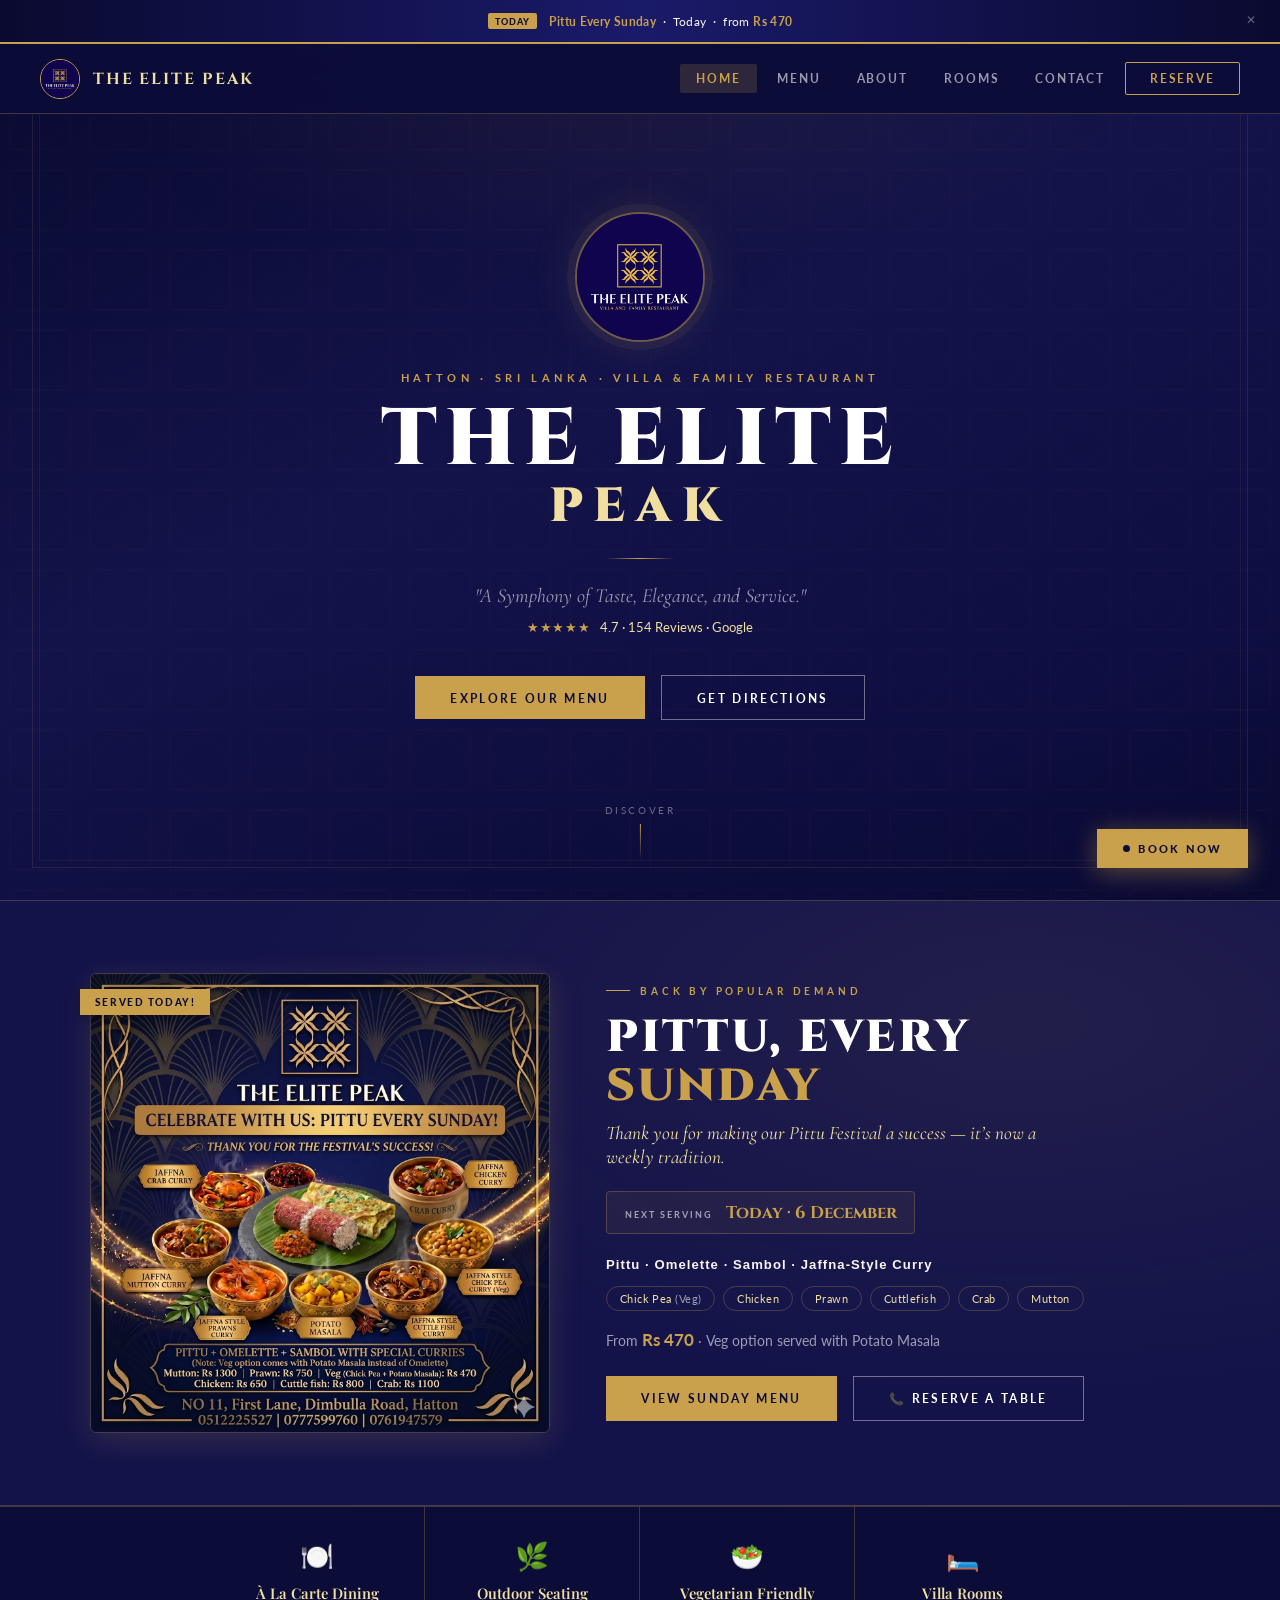
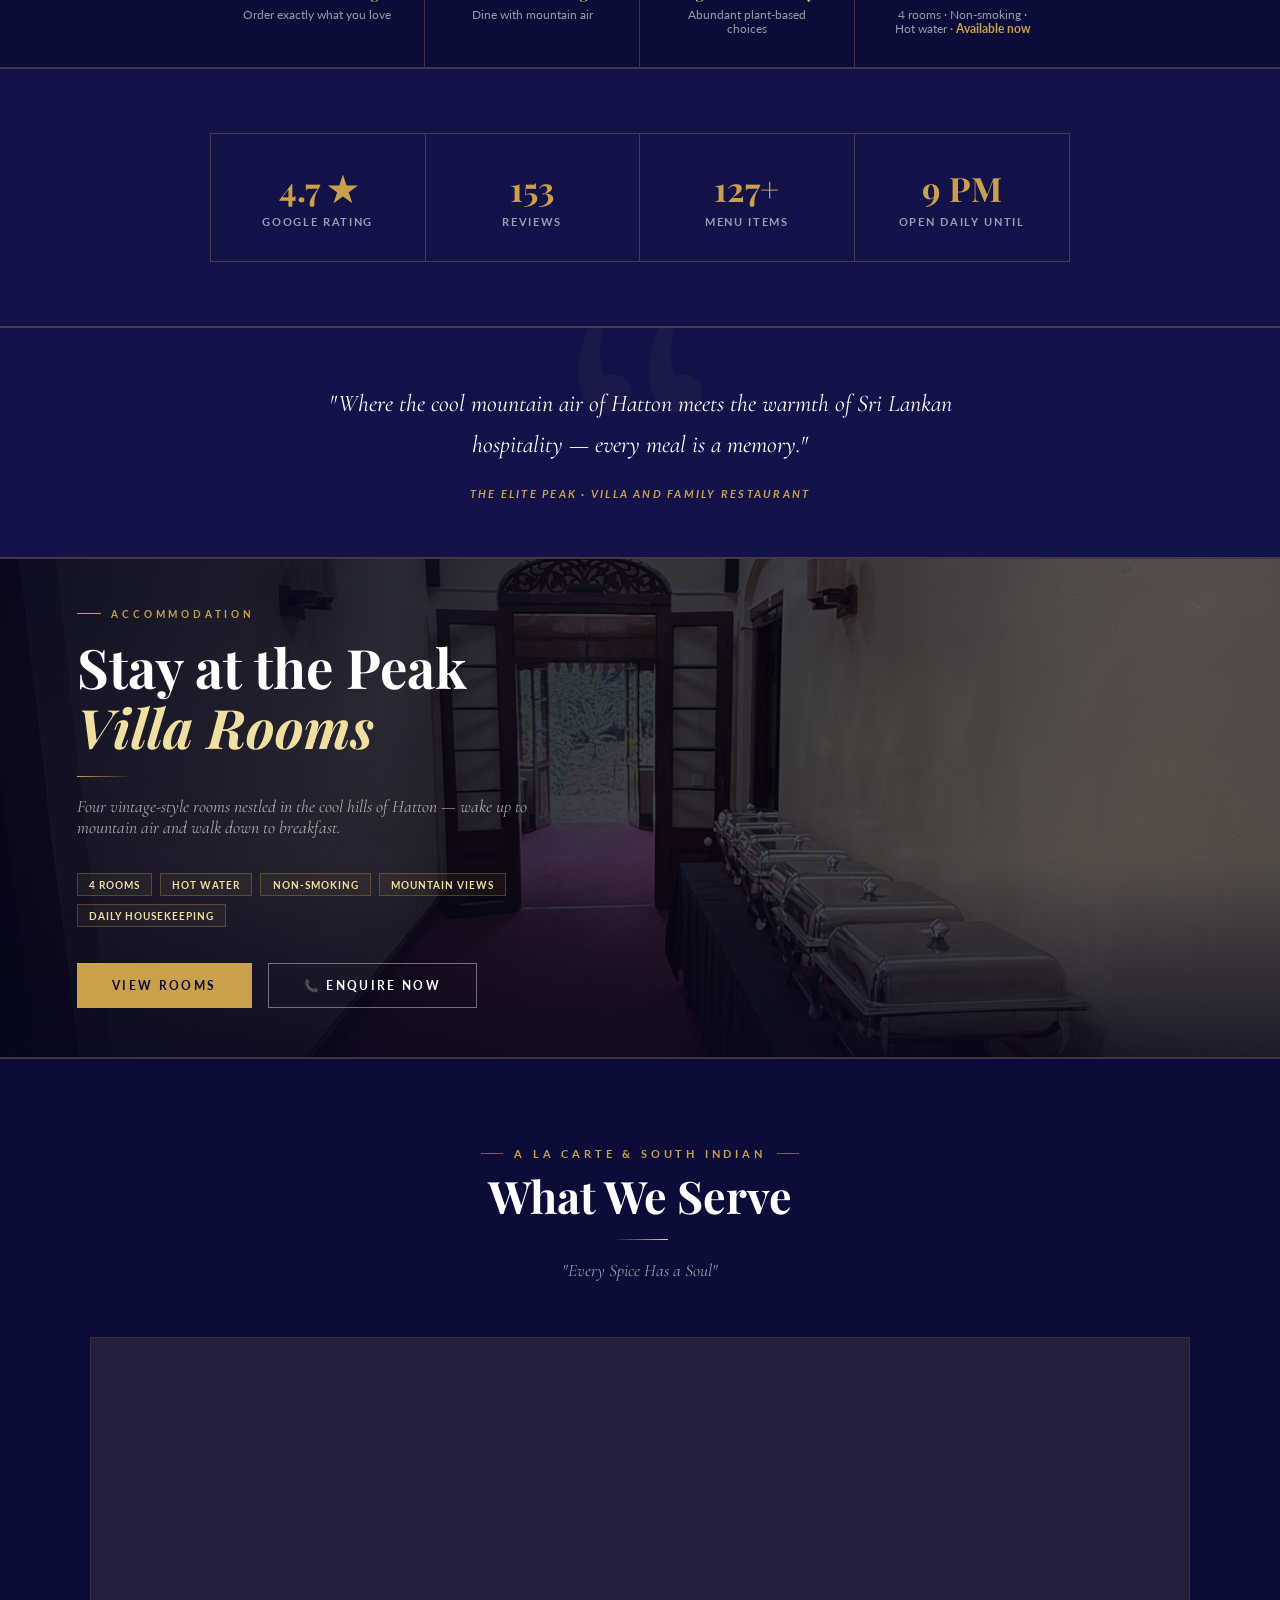
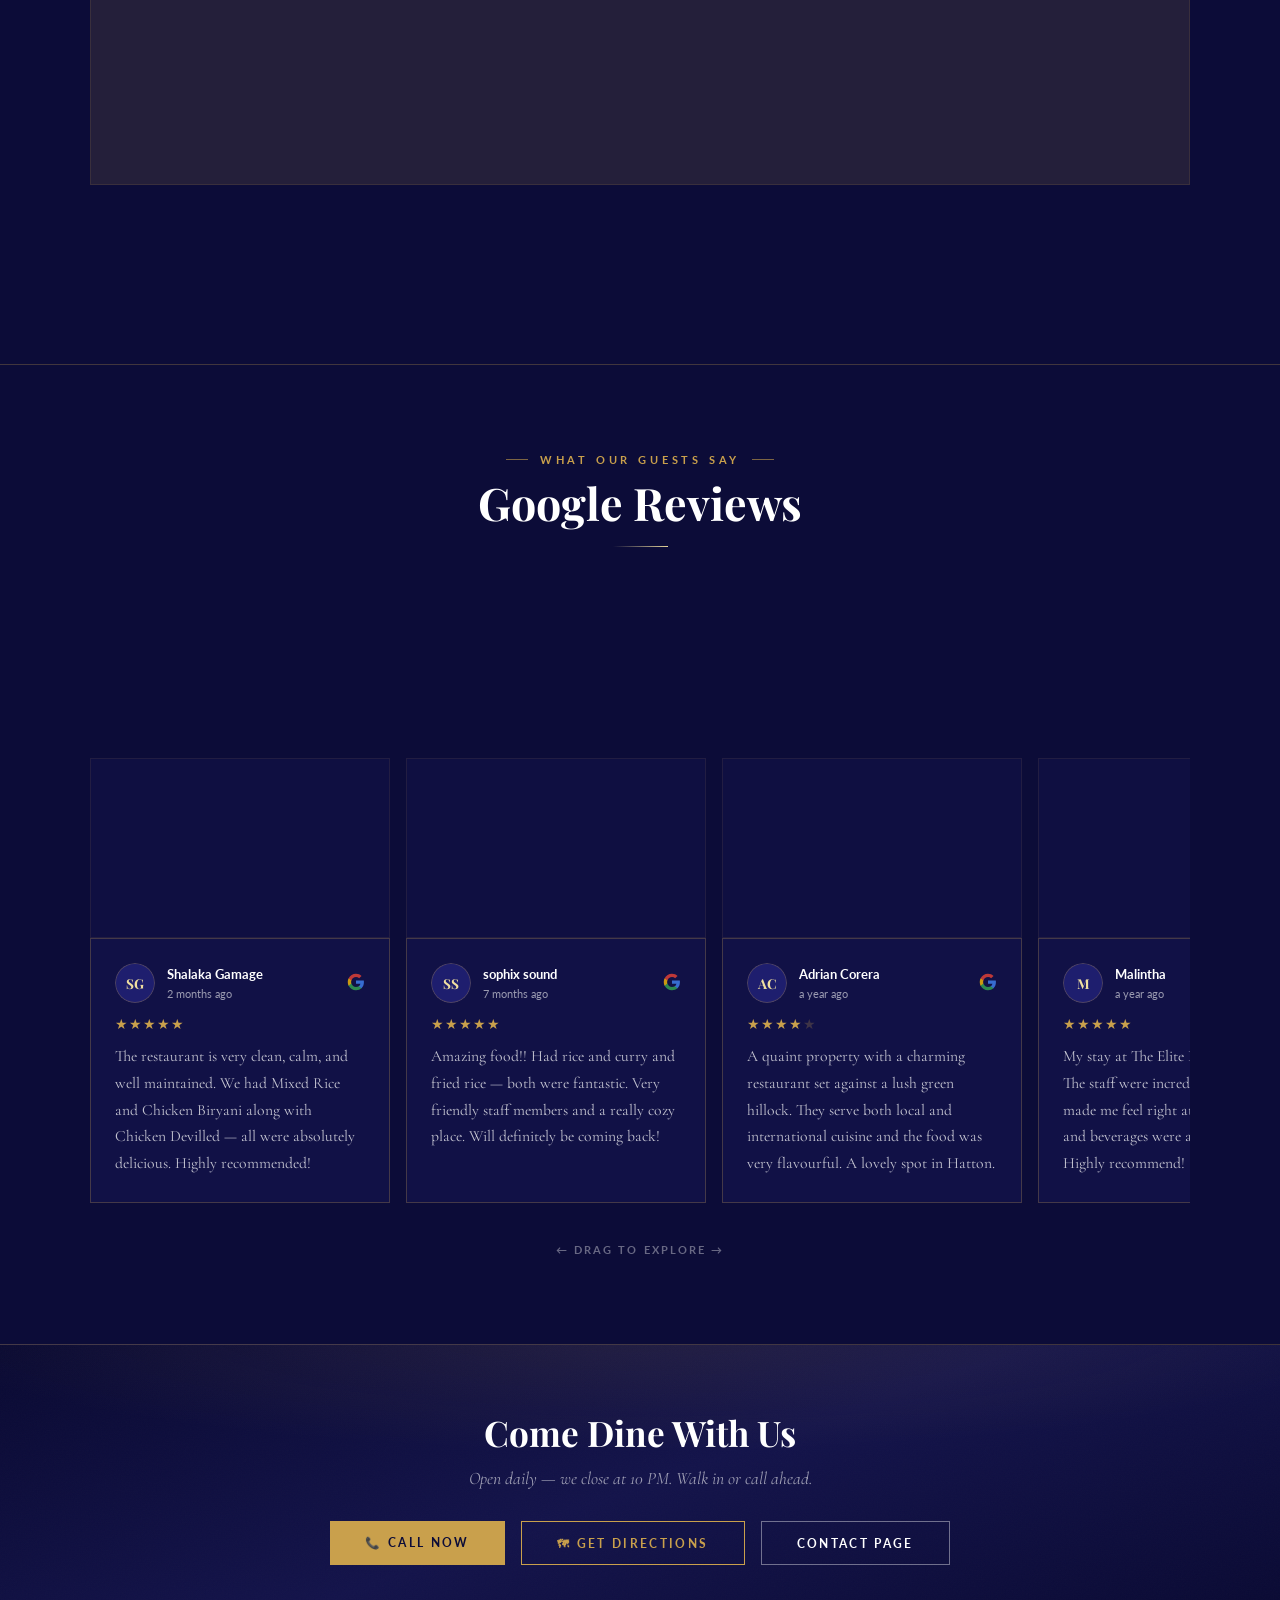
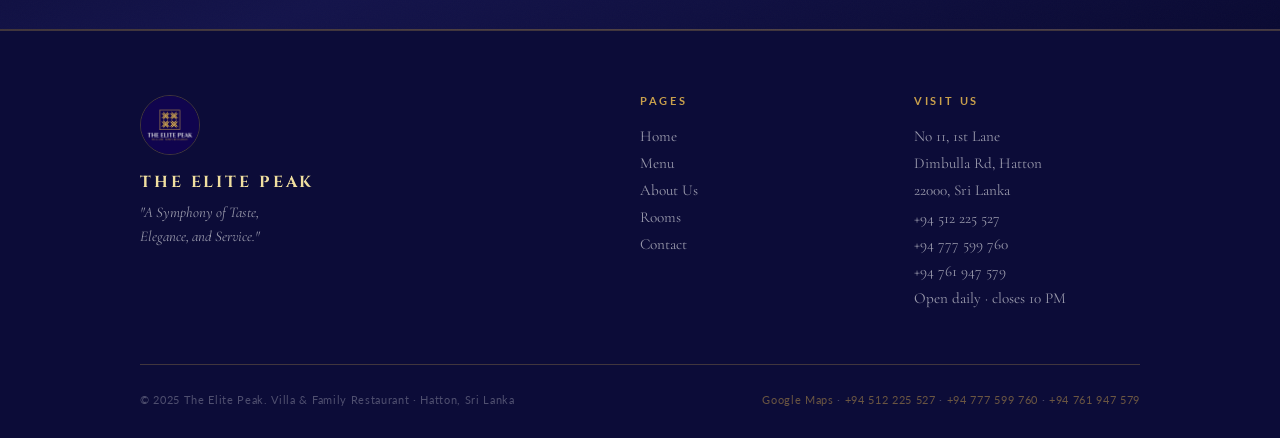
==== commit 04aeff7f: "Update Google review count to 154" ====
--- a/index.html
+++ b/index.html
@@ -311,7 +311,7 @@
       <p class="hero-tagline">"A Symphony of Taste, Elegance, and Service."</p>
       <div class="hero-rating">
         <span class="stars">★★★★★</span>
-        <span>4.7 · 147 Reviews · Google</span>
+        <span>4.7 · 154 Reviews · Google</span>
       </div>
       <div class="hero-actions">
         <a href="menu.html" class="btn btn-gold">Explore Our Menu</a>
@@ -413,7 +413,7 @@
         <span class="stat-label">Google Rating</span>
       </div>
       <div class="stat-item">
-        <span class="stat-number">147</span>
+        <span class="stat-number">154</span>
         <span class="stat-label">Reviews</span>
       </div>
       <div class="stat-item">
@@ -541,7 +541,7 @@
       </div>
       <div class="rv-divider"></div>
       <div class="rv-meta">
-        <div class="rv-meta-count">Based on <span data-live-count>147</span> reviews</div>
+        <div class="rv-meta-count">Based on <span data-live-count>154</span> reviews</div>
         <p class="rv-meta-sub">Verified reviews from Google · Updated automatically</p>
         <a href="https://share.google/OejDSe92kYvIMkp5R" target="_blank" rel="noopener" class="rv-google-badge">
           <svg viewBox="0 0 24 24" width="14" height="14"><path d="M22.56 12.25c0-.78-.07-1.53-.2-2.25H12v4.26h5.92c-.26 1.37-1.04 2.53-2.21 3.31v2.77h3.57c2.08-1.92 3.28-4.74 3.28-8.09z" fill="#4285F4"/><path d="M12 23c2.97 0 5.46-.98 7.28-2.66l-3.57-2.77c-.98.66-2.23 1.06-3.71 1.06-2.86 0-5.29-1.93-6.16-4.53H2.18v2.84C3.99 20.53 7.7 23 12 23z" fill="#34A853"/><path d="M5.84 14.09c-.22-.66-.35-1.36-.35-2.09s.13-1.43.35-2.09V7.07H2.18C1.43 8.55 1 10.22 1 12s.43 3.45 1.18 4.93l2.85-2.22.81-.62z" fill="#FBBC05"/><path d="M12 5.38c1.62 0 3.06.56 4.21 1.64l3.15-3.15C17.45 2.09 14.97 1 12 1 7.7 1 3.47 3.47 2.18 7.07l3.66 2.84c.87-2.6 3.3-4.53 6.16-4.53z" fill="#EA4335"/></svg>
